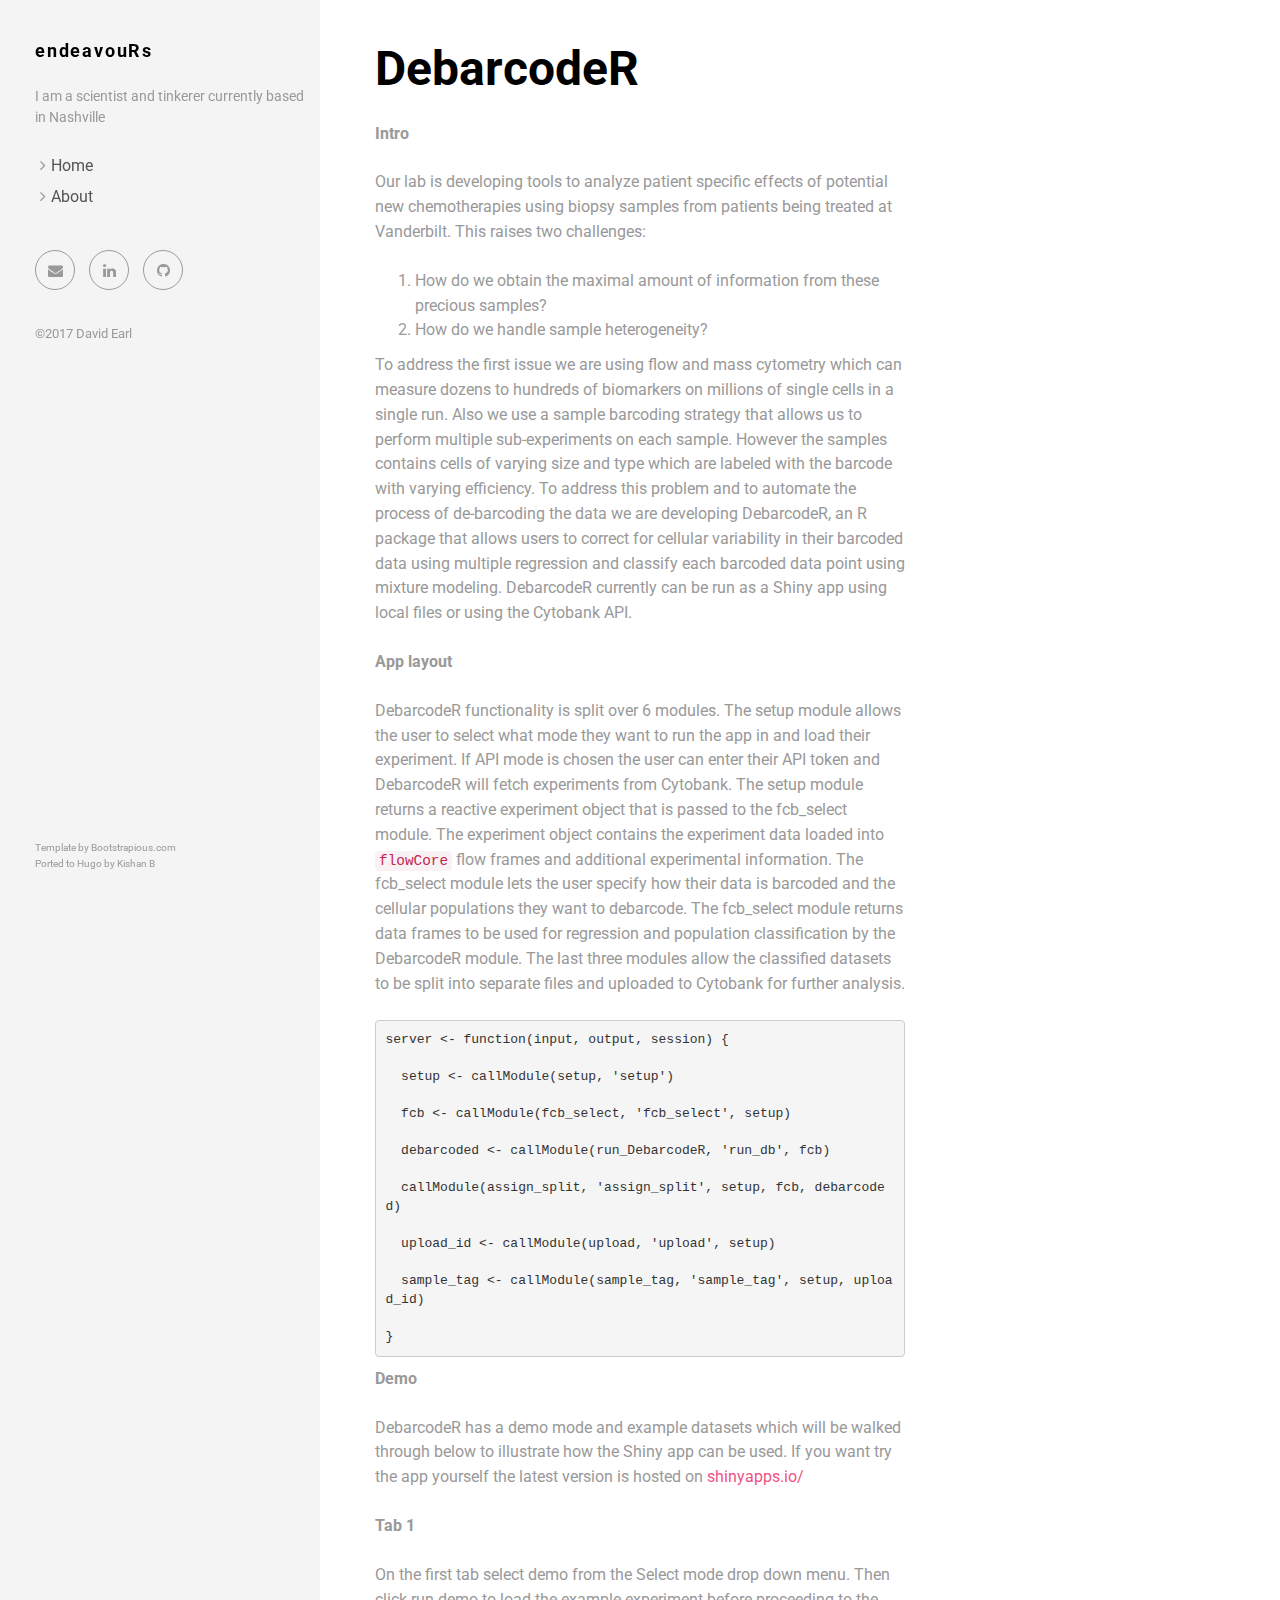
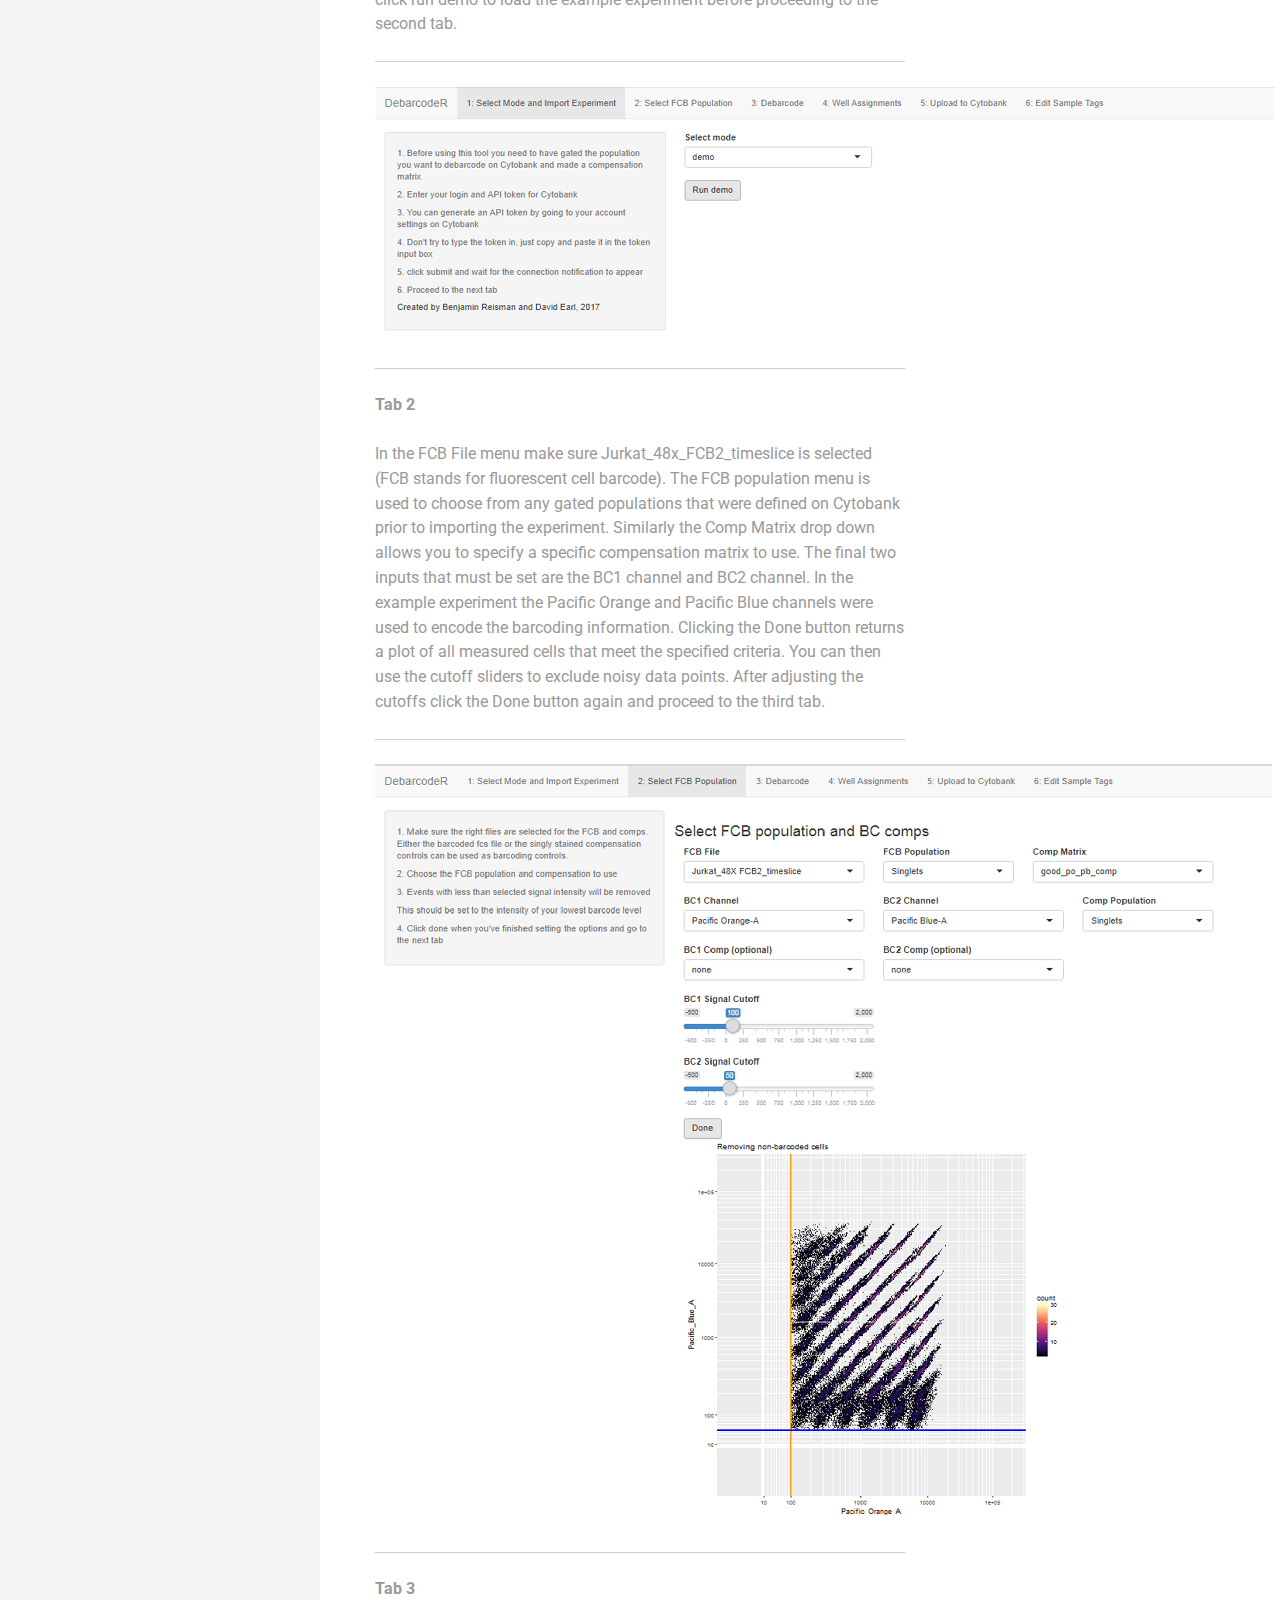
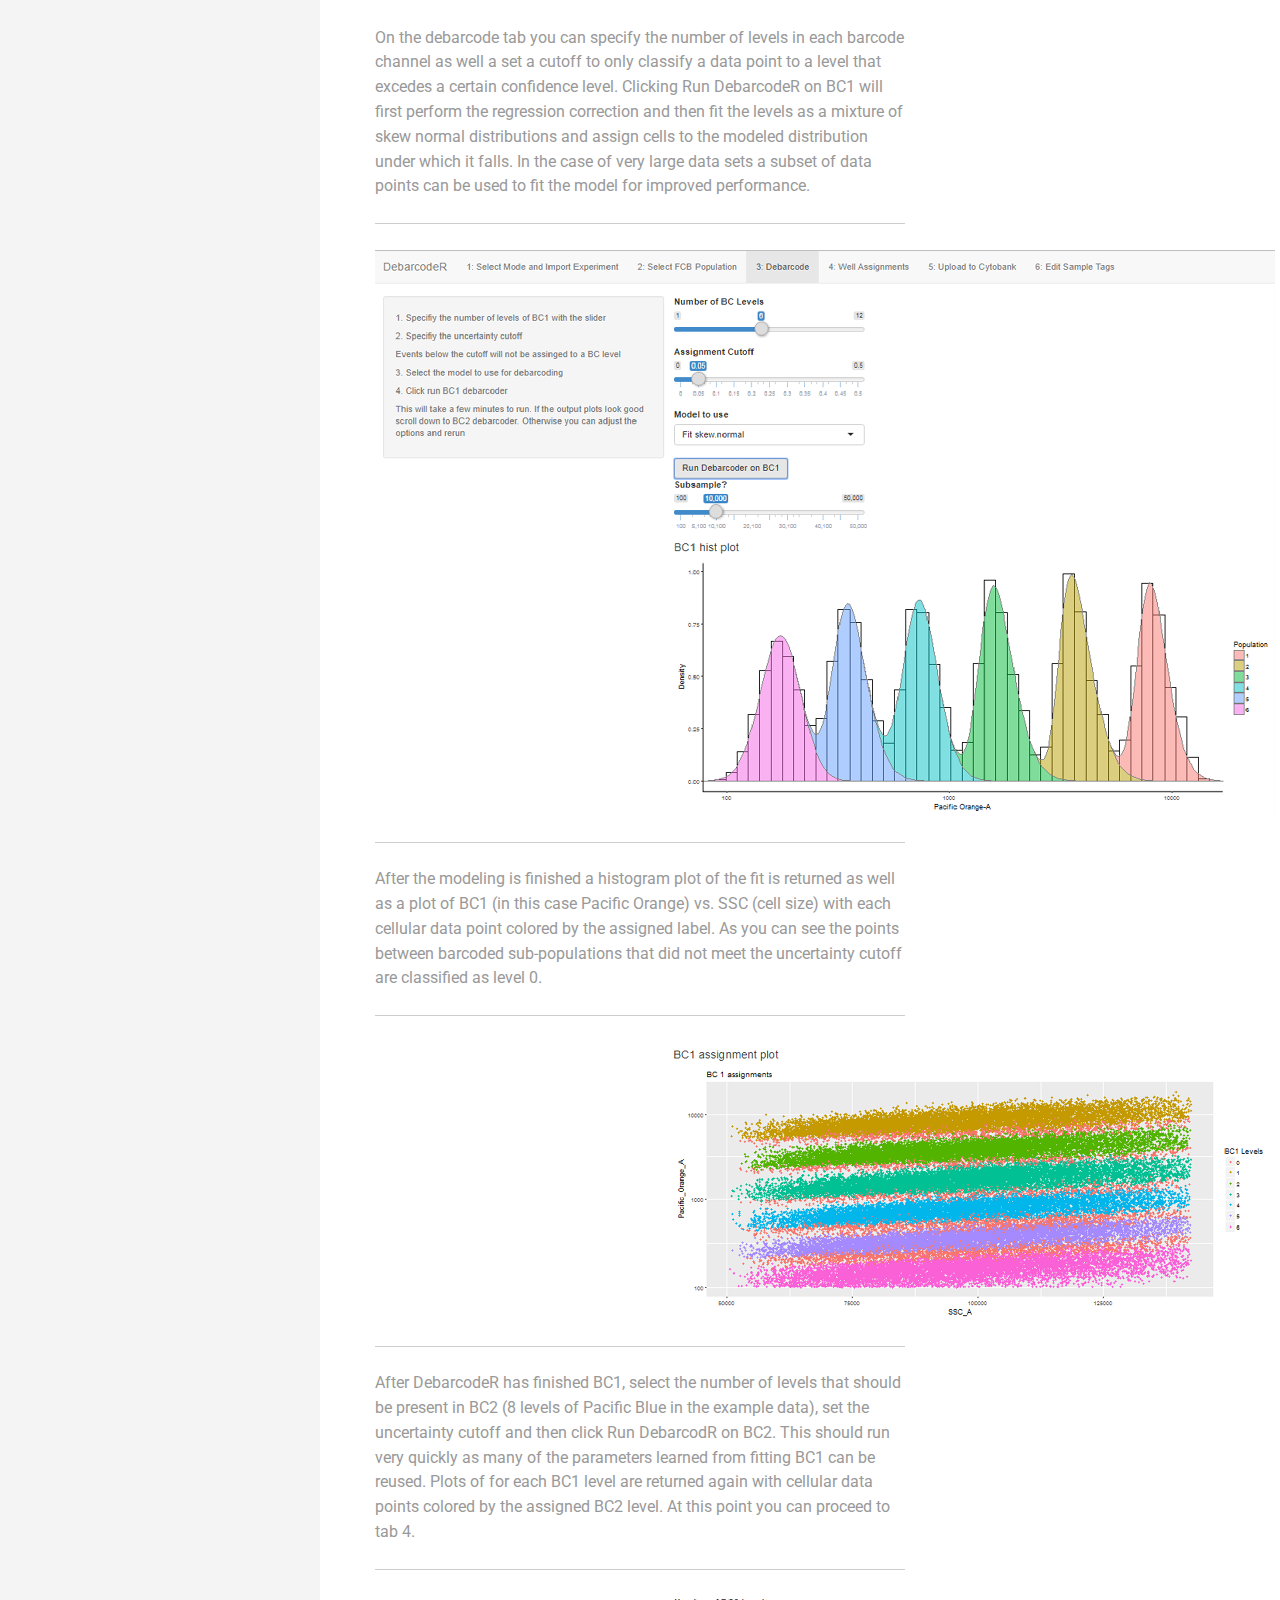
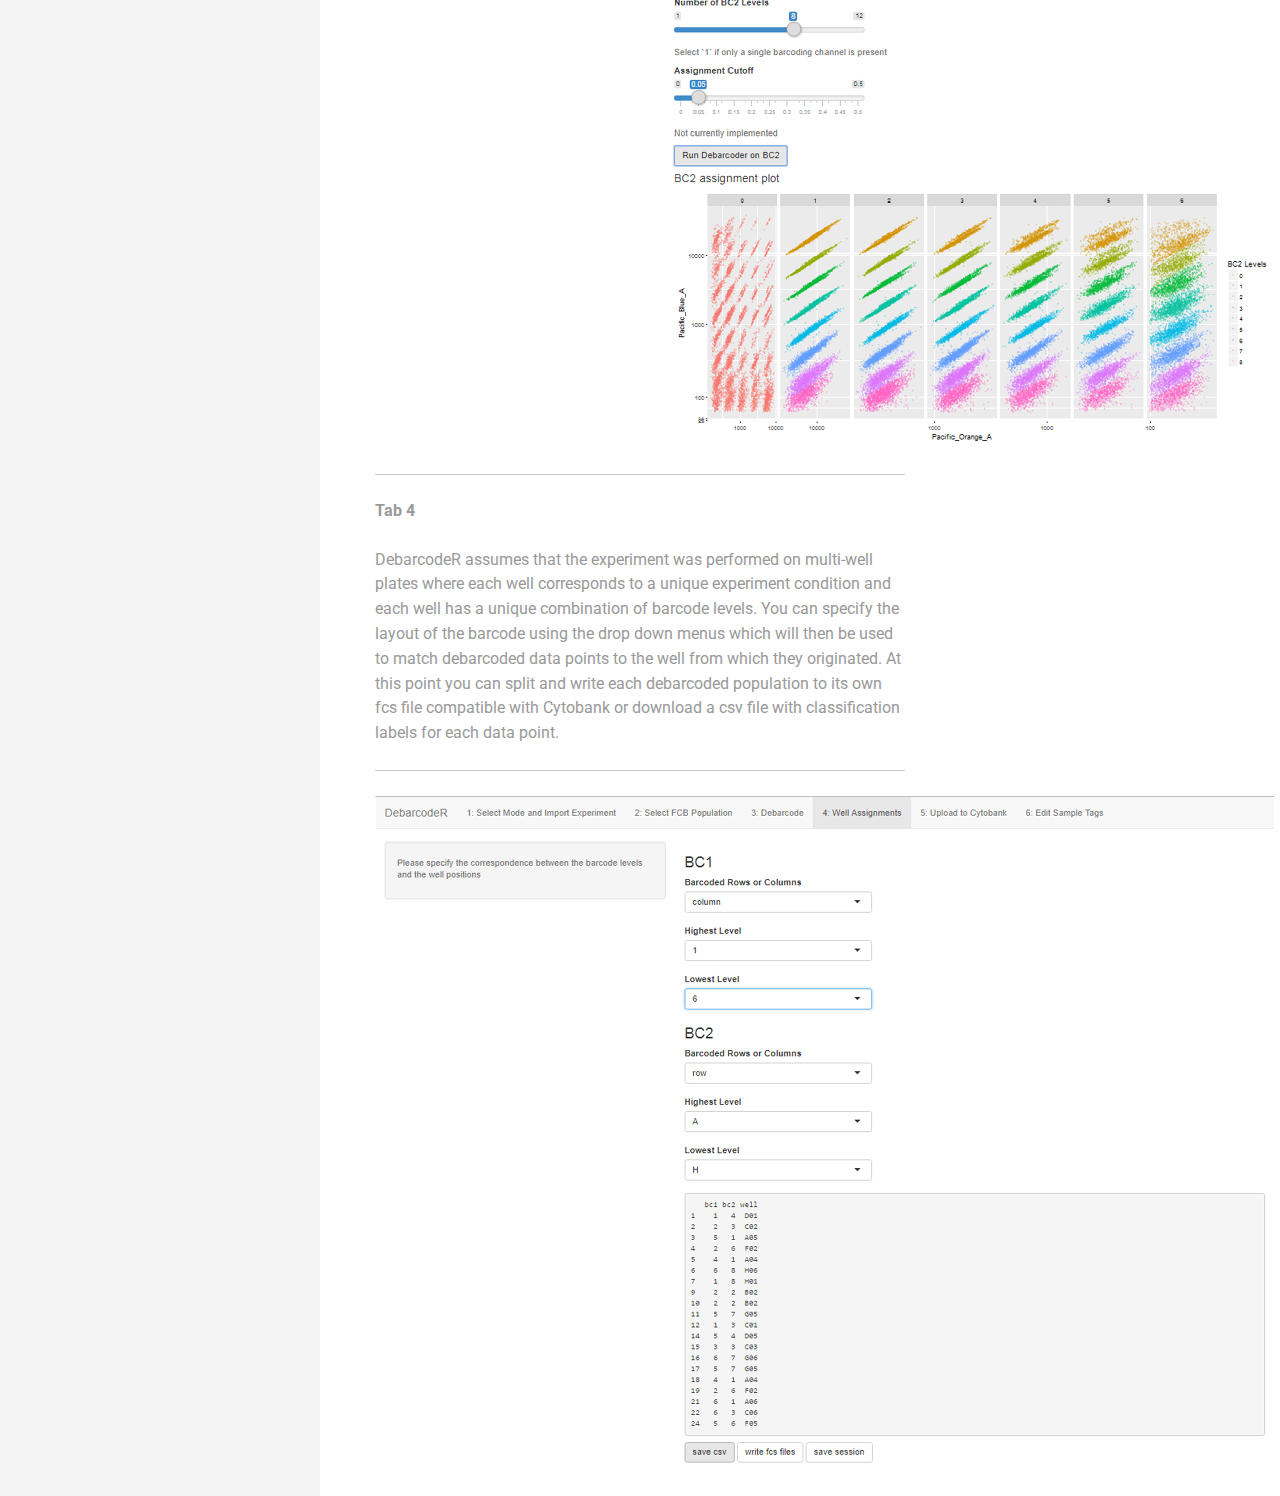
==== portfolio/debarcoder/index.html @ 31ae8244 "add debarcoder post" ====
<!DOCTYPE html>
<html lang="en-us">
<head><meta charset="utf-8">
<meta http-equiv="X-UA-Compatible" content="IE=edge">
<title>DebarcodeR</title>
<meta name="description" content="R and shiny based data analysis and projects">
<meta name="viewport" content="width=device-width, initial-scale=1">
<meta name="robots" content="all,follow">
<meta name="googlebot" content="index,follow,snippet,archive">
<link rel="stylesheet" href="/css/bootstrap.min.css">
<link rel="stylesheet" href="//fonts.googleapis.com/css?family=Roboto:400,300,700,400italic">
<link rel="stylesheet" href="/css/font-awesome.min.css">
<link rel="stylesheet" href="/css/owl.carousel.css">
<link rel="stylesheet" href="/css/owl.theme.css">


  <link href="/css/style.default.css" rel="stylesheet" id="theme-stylesheet">

 

  
    <!--[if lt IE 9]>
        <script src="https://oss.maxcdn.com/html5shiv/3.7.2/html5shiv.min.js"></script>
        <script src="https://oss.maxcdn.com/respond/1.4.2/respond.min.js"></script>
    <![endif]-->
  


<link href="/css/custom.css" rel="stylesheet">
<link rel="shortcut icon" href="/img/favicon.png">


</head>
<body>
  <div id="all">
      <div class="container-fluid">
          <div class="row row-offcanvas row-offcanvas-left">
              <div id="sidebar" class="col-xs-6 col-sm-4 col-md-3 sidebar-offcanvas">
  <div class="sidebar-content">
    <h1 class="sidebar-heading"><a href="/">endeavouRs</a></h1>
    
      <p class="sidebar-p">I am a scientist and tinkerer currently based in Nashville</p>
    
    <ul class="sidebar-menu">
      
      
        <li><a href="/">Home</a></li>
      
        <li><a href="/about/">About</a></li>
      
    </ul>
    <p class="social">
  
  
  
  
  
  <a href="mailto:davidcearl@gmail.com" data-animate-hover="pulse" class="email">
    <i class="fa fa-envelope"></i>
  </a>
  
  
  <a href="full%20profile%20url%20in%20linkedin" data-animate-hover="pulse">
    <i class="fa fa-linkedin"></i>
  </a>
  
  
  
  <a href="https://github.com/davidcearl/" data-animate-hover="pulse">
    <i class="fa fa-github"></i>
  </a>
  
</p>


    <div class="copyright">
      <p class="credit">
        
          &copy;2017 David Earl
          
      </p>
    </div>
  </div>
  <div class="attribution">
    <p class='creators'>
      Template by <a href="https://bootstrapious.com/free-templates" class="external">Bootstrapious.com</a>
<br>

Ported to Hugo by <a href="https://github.com/kishaningithub">Kishan B</a>

    </p>
  </div>
</div>



              
<div class="col-xs-12 col-sm-8 col-md-9 content-column white-background">
  <div class="small-navbar visible-xs">
  <button type="button" data-toggle="offcanvas" class="btn btn-ghost pull-left"> <i class="fa fa-align-left"> </i>Menu</button>
  <h1 class="small-navbar-heading"><a href="/">endeavouRs</a></h1>
</div>

  <div class="row">
    <div class="col-lg-8">
      <div class="content-column-content">
         <h1>DebarcodeR</h1>
         <p><strong>Intro</strong></p>
<p>Our lab is developing tools to analyze patient specific effects of potential new chemotherapies using biopsy samples from patients being treated at Vanderbilt. This raises two challenges:</p>
<ol style="list-style-type: decimal">
<li>How do we obtain the maximal amount of information from these precious samples?</li>
<li>How do we handle sample heterogeneity?</li>
</ol>
<p>To address the first issue we are using flow and mass cytometry which can measure dozens to hundreds of biomarkers on millions of single cells in a single run. Also we use a sample barcoding strategy that allows us to perform multiple sub-experiments on each sample. However the samples contains cells of varying size and type which are labeled with the barcode with varying efficiency. To address this problem and to automate the process of de-barcoding the data we are developing DebarcodeR, an R package that allows users to correct for cellular variability in their barcoded data using multiple regression and classify each barcoded data point using mixture modeling. DebarcodeR currently can be run as a Shiny app using local files or using the Cytobank API.</p>
<p><strong>App layout</strong></p>
<p>DebarcodeR functionality is split over 6 modules. The setup module allows the user to select what mode they want to run the app in and load their experiment. If API mode is chosen the user can enter their API token and DebarcodeR will fetch experiments from Cytobank. The setup module returns a reactive experiment object that is passed to the fcb_select module. The experiment object contains the experiment data loaded into <code>flowCore</code> flow frames and additional experimental information. The fcb_select module lets the user specify how their data is barcoded and the cellular populations they want to debarcode. The fcb_select module returns data frames to be used for regression and population classification by the DebarcodeR module. The last three modules allow the classified datasets to be split into separate files and uploaded to Cytobank for further analysis.</p>
<pre class="r"><code>server &lt;- function(input, output, session) {

  setup &lt;- callModule(setup, &#39;setup&#39;)

  fcb &lt;- callModule(fcb_select, &#39;fcb_select&#39;, setup)

  debarcoded &lt;- callModule(run_DebarcodeR, &#39;run_db&#39;, fcb)

  callModule(assign_split, &#39;assign_split&#39;, setup, fcb, debarcoded)

  upload_id &lt;- callModule(upload, &#39;upload&#39;, setup)

  sample_tag &lt;- callModule(sample_tag, &#39;sample_tag&#39;, setup, upload_id)

}</code></pre>
<p><strong>Demo</strong></p>
<p>DebarcodeR has a demo mode and example datasets which will be walked through below to illustrate how the Shiny app can be used. If you want try the app yourself the latest version is hosted on <a href="https://vlbs.shinyapps.io/debarcoder2">shinyapps.io/</a></p>
<p><strong>Tab 1</strong></p>
<p>On the first tab select demo from the Select mode drop down menu. Then click run demo to load the example experiment before proceeding to the second tab.</p>
<hr />
<div class="figure">
<img src="/img/portfolio/setup.png" />

</div>
<hr />
<p><strong>Tab 2</strong></p>
<p>In the FCB File menu make sure Jurkat_48x_FCB2_timeslice is selected (FCB stands for fluorescent cell barcode). The FCB population menu is used to choose from any gated populations that were defined on Cytobank prior to importing the experiment. Similarly the Comp Matrix drop down allows you to specify a specific compensation matrix to use. The final two inputs that must be set are the BC1 channel and BC2 channel. In the example experiment the Pacific Orange and Pacific Blue channels were used to encode the barcoding information. Clicking the Done button returns a plot of all measured cells that meet the specified criteria. You can then use the cutoff sliders to exclude noisy data points. After adjusting the cutoffs click the Done button again and proceed to the third tab.</p>
<hr />
<div class="figure">
<img src="/img/portfolio/debarcode_1.png" />

</div>
<hr />
<p><strong>Tab 3</strong></p>
<p>On the debarcode tab you can specify the number of levels in each barcode channel as well a set a cutoff to only classify a data point to a level that excedes a certain confidence level. Clicking Run DebarcodeR on BC1 will first perform the regression correction and then fit the levels as a mixture of skew normal distributions and assign cells to the modeled distribution under which it falls. In the case of very large data sets a subset of data points can be used to fit the model for improved performance.</p>
<hr />
<div class="figure">
<img src="/img/portfolio/debarcode_2.png" />

</div>
<hr />
<p>After the modeling is finished a histogram plot of the fit is returned as well as a plot of BC1 (in this case Pacific Orange) vs. SSC (cell size) with each cellular data point colored by the assigned label. As you can see the points between barcoded sub-populations that did not meet the uncertainty cutoff are classified as level 0.</p>
<hr />
<div class="figure">
<img src="/img/portfolio/debarcode_3.png" />

</div>
<hr />
<p>After DebarcodeR has finished BC1, select the number of levels that should be present in BC2 (8 levels of Pacific Blue in the example data), set the uncertainty cutoff and then click Run DebarcodR on BC2. This should run very quickly as many of the parameters learned from fitting BC1 can be reused. Plots of for each BC1 level are returned again with cellular data points colored by the assigned BC2 level. At this point you can proceed to tab 4.</p>
<hr />
<div class="figure">
<img src="/img/portfolio/debarcode_4.png" />

</div>
<hr />
<p><strong>Tab 4</strong></p>
<p>DebarcodeR assumes that the experiment was performed on multi-well plates where each well corresponds to a unique experiment condition and each well has a unique combination of barcode levels. You can specify the layout of the barcode using the drop down menus which will then be used to match debarcoded data points to the well from which they originated. At this point you can split and write each debarcoded population to its own fcs file compatible with Cytobank or download a csv file with classification labels for each data point.</p>
<hr />
<div class="figure">
<img src="/img/portfolio/assign.png" />

</div>

         
      </div>
    </div>
  </div>
</div>

          </div>
      </div>
  </div>
  <script src="/js/jquery.min.js"></script>
<script src="/js/bootstrap.min.js"></script>
<script src="/js/jquery.cookie.js"> </script>
<script src="/js/ekko-lightbox.js"></script>
<script src="/js/jquery.scrollTo.min.js"></script>
<script src="/js/masonry.pkgd.min.js"></script>
<script src="/js/imagesloaded.pkgd.min.js"></script>
<script src="/js/owl.carousel.min.js"></script>
<script src="/js/front.js"></script>

</body>
</html>
---- css/style.default.css ----
/*
=========================================
=========================================

Startup Template By Bootstrapious.com

=========================================
========================================= */
/* variant 6  - pink */
/*

=====================
GENERAL
=====================

*/
html,
body {
  overflow-x: hidden;
  /* Prevent scroll on narrow devices */
}
header {
  z-index: 1000;
}

section {
  position: relative;
  padding-top: 90px;
  padding-bottom: 90px;
}
section.background-gray-lighter {
  background: #cdcdcd;
}
section.background-gray-lightest {
  background: #f7f7f7;
  border-top: solid 1px #cdcdcd;
  border-bottom: solid 1px #cdcdcd;
}
section.background-secondary {
  background: #60c5ba;
  border-top: solid 1px #338c82;
  border-bottom: solid 1px #338c82;
}
.section-inverse {
  color: #fff;
}
.section-inverse h1,
.section-inverse h2,
.section-inverse h3,
.section-inverse h4,
.section-inverse h5,
.section-inverse h6 {
  color: #fff;
}
.section-inverse .heading:after {
  background: #fff;
}
.italic {
  font-style: italic;
  font-family: "Georgia", "Times New Roman", Times, serif;
}
.img-responsive {
  margin: 0 auto;
}
.no-space .box {
  margin: 0 -15px;
}
.margin-top {
  margin-top: 30px;
}
.margin-top--big {
  margin-top: 60px !important;
}
.margin-bottom {
  margin-bottom: 30px;
}
.margin-bottom--big {
  margin-bottom: 60px !important;
}
.margin-bottom--zero {
  margin-bottom: 0 !important;
}
.no-padding-top {
  padding-top: 0;
}
.no-padding-bottom {
  padding-bottom: 0;
}
.padding--small {
  padding-top: 30px;
  padding-bottom: 30px;
}
.weight-300 {
  font-weight: 300 !important;
}
.weight-500 {
  font-weight: 500 !important;
}
.weight-700 {
  font-weight: 700 !important;
}
.text-gray {
  color: #555555;
}
.text-gray-light {
  color: #999999;
}
.text-gray-lighter {
  color: #cdcdcd;
}
@media (max-width: 991px) {
  .text-center-mobile {
    text-align: center !important;
  }
}
a,
button {
  -webkit-transition: all 0.2s ease-out;
  -moz-transition: all 0.2s ease-out;
  transition: all 0.2s ease-out;
}
a i.fa,
button i.fa {
  margin: 0 5px;
}
.clickable {
  cursor: pointer !important;
}
.required {
  color: #ef5285;
}
.accent {
  color: #ef5285;
}
.text-uppercase {
  text-transform: uppercase;
  letter-spacing: 0.1em;
}
.list-style-none {
  list-style: none;
}
.btn-ghost {
  color: #ef5285;
  background-color: transparent;
  border-color: #ef5285;
}
.btn-ghost:hover,
.btn-ghost:focus,
.btn-ghost:active,
.btn-ghost.active,
.open .dropdown-toggle.btn-ghost {
  color: #ef5285;
  background-color: rgba(0, 0, 0, 0);
  border-color: #ea1a5d;
}
.btn-ghost:active,
.btn-ghost.active,
.open .dropdown-toggle.btn-ghost {
  background-image: none;
}
.btn-ghost.disabled,
.btn-ghost[disabled],
fieldset[disabled] .btn-ghost,
.btn-ghost.disabled:hover,
.btn-ghost[disabled]:hover,
fieldset[disabled] .btn-ghost:hover,
.btn-ghost.disabled:focus,
.btn-ghost[disabled]:focus,
fieldset[disabled] .btn-ghost:focus,
.btn-ghost.disabled:active,
.btn-ghost[disabled]:active,
fieldset[disabled] .btn-ghost:active,
.btn-ghost.disabled.active,
.btn-ghost[disabled].active,
fieldset[disabled] .btn-ghost.active {
  background-color: transparent;
  border-color: #ef5285;
}
.btn-ghost .badge {
  color: transparent;
  background-color: #ef5285;
}
.btn-ghost:hover,
.btn-ghost:focus,
.btn-ghost:active,
.btn-ghost.active,
.open .dropdown-toggle.btn-ghost {
  color: #fff;
  background-color: #ef5285;
  border-color: #ef5285;
}
.btn-ghost-black {
  color: #000000;
  background-color: transparent;
  border-color: #000000;
}
.btn-ghost-black:hover,
.btn-ghost-black:focus,
.btn-ghost-black:active,
.btn-ghost-black.active,
.open .dropdown-toggle.btn-ghost-black {
  color: #000000;
  background-color: rgba(0, 0, 0, 0);
  border-color: #000000;
}
.btn-ghost-black:active,
.btn-ghost-black.active,
.open .dropdown-toggle.btn-ghost-black {
  background-image: none;
}
.btn-ghost-black.disabled,
.btn-ghost-black[disabled],
fieldset[disabled] .btn-ghost-black,
.btn-ghost-black.disabled:hover,
.btn-ghost-black[disabled]:hover,
fieldset[disabled] .btn-ghost-black:hover,
.btn-ghost-black.disabled:focus,
.btn-ghost-black[disabled]:focus,
fieldset[disabled] .btn-ghost-black:focus,
.btn-ghost-black.disabled:active,
.btn-ghost-black[disabled]:active,
fieldset[disabled] .btn-ghost-black:active,
.btn-ghost-black.disabled.active,
.btn-ghost-black[disabled].active,
fieldset[disabled] .btn-ghost-black.active {
  background-color: transparent;
  border-color: #000000;
}
.btn-ghost-black .badge {
  color: transparent;
  background-color: #000000;
}
.btn-ghost-black:hover,
.btn-ghost-black:focus,
.btn-ghost-black:active,
.btn-ghost-black.active,
.open .dropdown-toggle.btn-ghost-black {
  color: #fff;
  background-color: #000;
  border-color: #000;
}
.btn-white {
  color: #ffffff;
  background-color: transparent;
  border-color: #ffffff;
}
.btn-white:hover,
.btn-white:focus,
.btn-white:active,
.btn-white.active,
.open .dropdown-toggle.btn-white {
  color: #ffffff;
  background-color: rgba(0, 0, 0, 0);
  border-color: #e0e0e0;
}
.btn-white:active,
.btn-white.active,
.open .dropdown-toggle.btn-white {
  background-image: none;
}
.btn-white.disabled,
.btn-white[disabled],
fieldset[disabled] .btn-white,
.btn-white.disabled:hover,
.btn-white[disabled]:hover,
fieldset[disabled] .btn-white:hover,
.btn-white.disabled:focus,
.btn-white[disabled]:focus,
fieldset[disabled] .btn-white:focus,
.btn-white.disabled:active,
.btn-white[disabled]:active,
fieldset[disabled] .btn-white:active,
.btn-white.disabled.active,
.btn-white[disabled].active,
fieldset[disabled] .btn-white.active {
  background-color: transparent;
  border-color: #ffffff;
}
.btn-white .badge {
  color: transparent;
  background-color: #ffffff;
}
.btn-white:hover,
.btn-white:focus,
.btn-white:active,
.btn-white.active,
.open .dropdown-toggle.btn-white {
  color: #ffffff;
  background-color: #fff;
  border-color: #fff;
}
.icon {
  display: inline-block;
  width: 60px;
  height: 60px;
  line-height: 60px;
  border-radius: 30px;
  border: solid 1px #ef5285;
  color: #ef5285;
  -webkit-transition: all 0.2s ease-out;
  -moz-transition: all 0.2s ease-out;
  transition: all 0.2s ease-out;
  font-size: 30px;
  margin: 0 auto 30px;
  text-align: center;
}
.icon.brand-secondary {
  border-color: #60c5ba;
  color: #60c5ba;
}
.icon.brand-terciary {
  border-color: #008c9e;
  color: #008c9e;
}
.icon.brand-four {
  border-color: #feee7d;
  color: #feee7d;
}
/*

=====================
SIDEBAR + RIGHT COLUMN
=====================

*/
#sidebar {
  padding-top: 40px;
  min-height: 100%;
}
/*modified sidebar to follow scroll */
.sidebar-content {
    position: fixed;
    width: inherit;
    z-index: 0;
    padding: 0 1em 0 0.2em;
}
@media screen and (min-width: 992px) {
  .sidebar-content {
    padding-left: 20px;
    padding-right: 20px;
  }
}
.sidebar-heading {
  font-size: 18px;
  text-transform: none;
  letter-spacing: 0.1em;
}
.sidebar-heading a {
  color: #000;
  text-decoration: none;
  -webkit-transition: all 0.2s ease-out;
  -moz-transition: all 0.2s ease-out;
  transition: all 0.2s ease-out;
}
.sidebar-heading a:hover {
  border-bottom: dotted 1px #ef5285;
  color: #000;
  text-decoration: none;
}
.sidebar-p {
  color: #999999;
  font-size: 14px;
}
.sidebar-menu {
  list-style-type: none;
  padding-left: 20px;
  margin-bottom: 40px;
}
.sidebar-menu li {
  margin-bottom: 5px;
}
.sidebar-menu li a {
  color: #555555;
}
.sidebar-menu li:before {
  font-family: 'FontAwesome';
  content: '\f105';
  margin: 0 5px 0 -15px;
  color: #999999;
}
.sidebar-menu li.active a {
  color: #ef5285;
  font-weight: bold;
}
.sidebar-menu li.active:before {
  color: #ef5285;
}
.sidebar-menu li:hover a {
  text-decoration: none;
  color: #ef5285;
}
.sidebar-menu li:hover:before {
  color: #ef5285;
}
.content-column {
  padding-top: 40px;
}
.content-column.white-background {
  background: #fff;
  min-height: 100vh;
}
.grid {
  padding-top: 5px;
  overflow-y: hidden;
}
.content-column-content {
  padding-left: 20px;
  padding-right: 20px;
  padding-bottom: 20px;
}
@media (min-width: 1200px) {
  .content-column-content {
    padding-left: 40px;
    padding-right: 40px;
  }
}
.content-column-content p.lead {
  color: #555555;
}
.content-column-content p,
.content-column-content li {
  color: #999999;
}
.content-column-content ul li {
  list-style-type: none;
}
.content-column-content ul li:before {
  font-family: 'FontAwesome';
  content: '\f105';
  margin: 0 5px 0 -15px;
  color: #ef5285;
}
.small-navbar {
  margin-bottom: 20px;
}
.small-navbar:before,
.small-navbar:after {
  content: " ";
  display: table;
}
.small-navbar:after {
  clear: both;
}
.small-navbar-heading {
  float: right;
  font-size: 18px;
  letter-spacing: 0.1em;
  margin-top: 10px;
}
.small-navbar-heading a {
  color: #000;
  text-decoration: none;
  -webkit-transition: all 0.2s ease-out;
  -moz-transition: all 0.2s ease-out;
  transition: all 0.2s ease-out;
}
.small-navbar-heading a:hover {
  border-bottom: dotted 1px #ef5285;
  color: #000;
  text-decoration: none;
}
/*

=====================
OFF-CANVAS SIDEBAR BEHAVIOUR
=====================

*/
@media screen and (max-width: 767px) {
  .row-offcanvas {
    position: relative;
    -webkit-transition: all 0.25s ease-out;
    -o-transition: all 0.25s ease-out;
    transition: all 0.25s ease-out;
    opacity: 1;
  }
  .row-offcanvas-right {
    right: 0;
  }
  .row-offcanvas-left {
    left: 0;
  }
  .row-offcanvas-right .sidebar-offcanvas {
    right: -50%;
    /* 6 columns */
  }
  .row-offcanvas-left .sidebar-offcanvas {
    left: -48%;
    /* 6 columns */
  }
  .row-offcanvas-right.active {
    right: 50%;
    /* 6 columns */
  }
  .row-offcanvas-left.active {
    left: 50%;
    /* 6 columns */
  }
  .sidebar-offcanvas {
    position: absolute;
    top: 0;
    width: 50%;
    /* 6 columns */
  }
}
/*

=====================
SERVICES / INTEGRATIONS
=====================

*/
.services {
  margin-top: 80px;
  text-align: center;
}
.services .services-heading {
  text-transform: uppercase;
  letter-spacing: 0.1em;
  font-size: 18px;
  font-weight: 400;
  color: #999999;
  margin-bottom: 40px;
}
.services .heading {
  font-size: 18px;
  font-weight: 700;
  margin-bottom: 20px;
  text-align: center;
}
.services .heading:after {
  content: " ";
  display: block;
  width: 100px;
  height: 1px;
  margin: 20px auto 20px;
  background: #ef5285;
}
.services p {
  font-size: 14px;
  line-height: 1.5;
  margin-bottom: 60px;
  color: #999999;
}
/*

=====================
CUSTOMERS
=====================

*/
.customer {
  text-align: center;
}
.customer img {
  display: inline-block;
  margin-top: 10px;
  margin-bottom: 10px;
  -webkit-filter: grayscale(100%);
  filter: grayscale(100%);
}
.customer img:hover {
  -webkit-filter: grayscale(0);
  filter: grayscale(0);
}
/*

=====================
SIGN UP FORM
=====================

*/
@media (max-width: 991px) {
  .sign-up-form .form-control {
    margin-bottom: 20px;
  }
  .sign-up-form .btn {
    margin-bottom: 20px;
  }
}
@media (min-width: 768px) {
  .sign-up-form .form-control {
    width: 350px;
  }
}
/*

=====================
SOCIAL LINKS
=====================

*/
.contact-form {
  margin-bottom: 20px;
}
p.social {
  margin-top: 20px;
}
p.social a {
  margin: 0 10px 10px 0;
  color: #fff;
  display: inline-block;
  width: 40px;
  height: 40px;
  border-radius: 20px;
  line-height: 40px;
  font-size: 15px;
  text-align: center;
  vertical-align: bottom;
  border: solid 1px #999999;
  color: #999999;
  -webkit-transition: all 0.2s ease-out;
  -moz-transition: all 0.2s ease-out;
  transition: all 0.2s ease-out;
  /*
             &.facebook {background-color: #4460ae; border-color: #4460ae;}
             &.gplus {background-color: #c21f25; border-color: #c21f25;}
             &.twitter {background-color: #3cf; border-color: #3cf;}
             &.instagram {background-color: #cd4378; border-color: #cd4378;}
             &.email {background-color: #4a7f45; border-color: #4a7f45;}
             &.link {background-color: #871AFF; border-color: #871AFF;}
             */
}
p.social a:hover {
  color: #ef5285;
  border-color: #ef5285;
}
p.social a i {
  vertical-align: bottom;
  line-height: 40px;
}
p.social.social--outline a {
  background: transparent;
}
p.social.social--outline a.facebook {
  color: #4460ae;
  border-color: #4460ae;
}
p.social.social--outline a.gplus {
  color: #c21f25;
  border-color: #c21f25;
}
p.social.social--outline a.twitter {
  color: #3cf;
  border-color: #3cf;
}
p.social.social--outline a.instagram {
  color: #cd4378;
  border-color: #cd4378;
}
p.social.social--outline a.email {
  color: #4a7f45;
  border-color: #4a7f45;
}
p.social.social--outline a.link {
  color: #871AFF;
  border-color: #871AFF;
}
p.social.social--big a {
  width: 60px;
  height: 60px;
  border-radius: 30px;
  line-height: 60px;
  font-size: 25px;
}
p.social.social--big i {
  line-height: 60px;
}
/*

=====================
COPYRIGHT
=====================

*/
.copyright {
  color: #999999;
  font-size: 13px;
}
.copyright p.credit {
  margin-bottom: 10px;
}
.copyright p.credit a {
  color: #999999;
}
@media (max-width: 991px) {
  .copyright p.credit {
    text-align: center !important;
  }
}
@media (max-width: 991px) {
  .copyright {
    text-align: center !important;
  }
}

.attribution {
  position: fixed;
  bottom: 0;
  padding-left: 20px;
  width:100%;
  height: 60px;
  color: #999999;
  font-size: 10px;
}
.attribution a {
  color: #999999;
}

/*

=====================
MAIN PORTFOLIO SLIDER
=====================

*/
#main-slider {
  margin-bottom: 40px;
  opacity: 0;
}
#main-slider ul li div {
  width: 100%;
}
#main-slider .owl-wrapper-outer {
  box-shadow: 0 1px 5px #ccc;
}
#main-slider .owl-controls .owl-buttons {
  display: none;
}
#main-slider .owl-controls .owl-page.active span,
#main-slider .owl-controls.clickable .owl-page:hover span {
  background: #ef5285;
}
/*

=====================
ABOUT
=====================

*/
.progress-title {
  text-align: left;
  font-weight: 700;
  text-transform: uppercase;
  letter-spacing: 0.1em;
  color: #999999;
  font-size: 12px;
}
.progress-bar-skill1 {
  background-color: #d1d1d1;
  background-color: #f8afc7;
}
.progress-striped .progress-bar-skill1 {
  background-image: -webkit-linear-gradient(45deg, rgba(255, 255, 255, 0.15) 25%, transparent 25%, transparent 50%, rgba(255, 255, 255, 0.15) 50%, rgba(255, 255, 255, 0.15) 75%, transparent 75%, transparent);
  background-image: linear-gradient(45deg, rgba(255, 255, 255, 0.15) 25%, transparent 25%, transparent 50%, rgba(255, 255, 255, 0.15) 50%, rgba(255, 255, 255, 0.15) 75%, transparent 75%, transparent);
}
.progress-striped .progress-bar-skill1 {
  background-image: -webkit-linear-gradient(45deg, rgba(255, 255, 255, 0.15) 25%, transparent 25%, transparent 50%, rgba(255, 255, 255, 0.15) 50%, rgba(255, 255, 255, 0.15) 75%, transparent 75%, transparent);
  background-image: linear-gradient(45deg, rgba(255, 255, 255, 0.15) 25%, transparent 25%, transparent 50%, rgba(255, 255, 255, 0.15) 50%, rgba(255, 255, 255, 0.15) 75%, transparent 75%, transparent);
}
.progress-bar-skill2 {
  background-color: #c8c7c7;
  background-color: #f598b6;
}
.progress-striped .progress-bar-skill2 {
  background-image: -webkit-linear-gradient(45deg, rgba(255, 255, 255, 0.15) 25%, transparent 25%, transparent 50%, rgba(255, 255, 255, 0.15) 50%, rgba(255, 255, 255, 0.15) 75%, transparent 75%, transparent);
  background-image: linear-gradient(45deg, rgba(255, 255, 255, 0.15) 25%, transparent 25%, transparent 50%, rgba(255, 255, 255, 0.15) 50%, rgba(255, 255, 255, 0.15) 75%, transparent 75%, transparent);
}
.progress-striped .progress-bar-skill2 {
  background-image: -webkit-linear-gradient(45deg, rgba(255, 255, 255, 0.15) 25%, transparent 25%, transparent 50%, rgba(255, 255, 255, 0.15) 50%, rgba(255, 255, 255, 0.15) 75%, transparent 75%, transparent);
  background-image: linear-gradient(45deg, rgba(255, 255, 255, 0.15) 25%, transparent 25%, transparent 50%, rgba(255, 255, 255, 0.15) 50%, rgba(255, 255, 255, 0.15) 75%, transparent 75%, transparent);
}
.progress-bar-skill3 {
  background-color: #bdbdbd;
  background-color: #f381a6;
}
.progress-striped .progress-bar-skill3 {
  background-image: -webkit-linear-gradient(45deg, rgba(255, 255, 255, 0.15) 25%, transparent 25%, transparent 50%, rgba(255, 255, 255, 0.15) 50%, rgba(255, 255, 255, 0.15) 75%, transparent 75%, transparent);
  background-image: linear-gradient(45deg, rgba(255, 255, 255, 0.15) 25%, transparent 25%, transparent 50%, rgba(255, 255, 255, 0.15) 50%, rgba(255, 255, 255, 0.15) 75%, transparent 75%, transparent);
}
.progress-striped .progress-bar-skill3 {
  background-image: -webkit-linear-gradient(45deg, rgba(255, 255, 255, 0.15) 25%, transparent 25%, transparent 50%, rgba(255, 255, 255, 0.15) 50%, rgba(255, 255, 255, 0.15) 75%, transparent 75%, transparent);
  background-image: linear-gradient(45deg, rgba(255, 255, 255, 0.15) 25%, transparent 25%, transparent 50%, rgba(255, 255, 255, 0.15) 50%, rgba(255, 255, 255, 0.15) 75%, transparent 75%, transparent);
}
.progress-bar-skill4 {
  background-color: #b3b2b2;
  background-color: #f16995;
}
.progress-striped .progress-bar-skill4 {
  background-image: -webkit-linear-gradient(45deg, rgba(255, 255, 255, 0.15) 25%, transparent 25%, transparent 50%, rgba(255, 255, 255, 0.15) 50%, rgba(255, 255, 255, 0.15) 75%, transparent 75%, transparent);
  background-image: linear-gradient(45deg, rgba(255, 255, 255, 0.15) 25%, transparent 25%, transparent 50%, rgba(255, 255, 255, 0.15) 50%, rgba(255, 255, 255, 0.15) 75%, transparent 75%, transparent);
}
.progress-striped .progress-bar-skill4 {
  background-image: -webkit-linear-gradient(45deg, rgba(255, 255, 255, 0.15) 25%, transparent 25%, transparent 50%, rgba(255, 255, 255, 0.15) 50%, rgba(255, 255, 255, 0.15) 75%, transparent 75%, transparent);
  background-image: linear-gradient(45deg, rgba(255, 255, 255, 0.15) 25%, transparent 25%, transparent 50%, rgba(255, 255, 255, 0.15) 50%, rgba(255, 255, 255, 0.15) 75%, transparent 75%, transparent);
}
.progress-bar-skill5 {
  background-color: #a9a8a8;
  background-color: #ef5285;
}
.progress-striped .progress-bar-skill5 {
  background-image: -webkit-linear-gradient(45deg, rgba(255, 255, 255, 0.15) 25%, transparent 25%, transparent 50%, rgba(255, 255, 255, 0.15) 50%, rgba(255, 255, 255, 0.15) 75%, transparent 75%, transparent);
  background-image: linear-gradient(45deg, rgba(255, 255, 255, 0.15) 25%, transparent 25%, transparent 50%, rgba(255, 255, 255, 0.15) 50%, rgba(255, 255, 255, 0.15) 75%, transparent 75%, transparent);
}
.progress-striped .progress-bar-skill5 {
  background-image: -webkit-linear-gradient(45deg, rgba(255, 255, 255, 0.15) 25%, transparent 25%, transparent 50%, rgba(255, 255, 255, 0.15) 50%, rgba(255, 255, 255, 0.15) 75%, transparent 75%, transparent);
  background-image: linear-gradient(45deg, rgba(255, 255, 255, 0.15) 25%, transparent 25%, transparent 50%, rgba(255, 255, 255, 0.15) 50%, rgba(255, 255, 255, 0.15) 75%, transparent 75%, transparent);
}
/*

=====================
EKKO LIGHTBOX
=====================

*/
.ekko-lightbox-container {
  position: relative;
}
.ekko-lightbox-nav-overlay {
  position: absolute;
  top: 0;
  left: 0;
  z-index: 100;
  width: 100%;
  height: 100%;
}
.ekko-lightbox-nav-overlay a {
  z-index: 100;
  display: block;
  width: 49%;
  height: 100%;
  font-size: 30px;
  color: #fff;
  opacity: 0;
  text-decoration: none !important;
  -webkit-transition: opacity 0.5s;
  -moz-transition: opacity 0.5s;
  -o-transition: opacity 0.5s;
  transition: opacity 0.5s;
}
.ekko-lightbox-nav-overlay a:empty {
  width: 49%;
  color: transparent;
}
.ekko-lightbox a:hover,
a:focus,
a:active {
  text-decoration: none;
  opacity: 1;
  color: #fff;
}
.ekko-lightbox .glyphicon-chevron-left {
  left: 0;
  float: left;
  padding-left: 15px;
  text-align: left;
}
.ekko-lightbox .glyphicon-chevron-right {
  right: 0;
  float: right;
  padding-right: 15px;
  text-align: right;
}
.ekko-lightbox .modal-footer {
  text-align: left;
}
.grid {
  margin-right: -15px;
  margin-left: -15px;
}
.box-masonry {
  background: #fff;
  margin-bottom: 30px;
  position: relative;
  box-shadow: 0 0 5px #ccc;
  -webkit-transition: all 0.2s ease-out;
  -moz-transition: all 0.2s ease-out;
  transition: all 0.2s ease-out;
  overflow: hidden;
  text-overflow: ellipsis;
}
.box-masonry h4 {
  font-size: 16px;
  line-height: 1.5;
  font-weight: 700;
  text-transform: none;
  letter-spacing: 0.1em;
}
.box-masonry h4 a {
  color: #000;
  border-bottom: solid 1px transparent;
}
.box-masonry h4 a:hover {
  border-bottom: dotted 1px #ef5285;
  color: #000;
  text-decoration: none;
}
.box-masonry .box-masonry-text {
  padding: 15px 20px 15px;
}
.box-masonry .box-masonry-text p {
  color: #999999;
  font-size: 14px;
}
.box-masonry .box-masonry-hover-text-header {
  position: absolute;
  left: 0;
  right: 0;
  top: 0;
  padding: 15px 20px 15px;
  opacity: 0;
  -webkit-transition: all 0.2s ease-out;
  -moz-transition: all 0.2s ease-out;
  transition: all 0.2s ease-out;
  color: #555555;
}
.box-masonry .box-masonry-hover-text-header p {
  font-size: 14px;
}
.box-masonry .box-masonry-hover-text-header h4 a {
  color: #555555;
}
.box-masonry .box-masonry-hover-center {
  position: absolute;
  width: 100%;
  top: 30%;
  opacity: 0;
  padding-left: 20px;
  -webkit-transition: all 0.2s ease-out;
  -moz-transition: all 0.2s ease-out;
  transition: all 0.2s ease-out;
  text-align: center;
}
.box-masonry .box-masonry-hover-center .see-more-icon {
  color: #555555;
  font-size: 50px;
}
.box-masonry:hover {
  box-shadow: 0 0 5px #999;
}
.box-masonry:hover .box-masonry-hover-text-header {
  opacity: 1;
}
.box-masonry:hover .box-masonry-hover-center {
  opacity: 1;
}
.box-masonry:hover .box-masonry-image.with-hover-overlay:before {
  opacity: 0.8;
}
.box-masonry:hover .box-masonry-image.with-hover-icon:after {
  opacity: 0.7;
}
.box-masonry h2:last-child,
.box-masonry p:last-child {
  margin-bottom: 0;
}
.box-masonry .box-masonry-image {
  display: block;
  position: relative;
  min-height: 100px;
  background: #ccc;
}
.box-masonry .box-masonry-image.with-hover-overlay:before {
  display: block;
  position: absolute;
  content: " ";
  background: #fff;
  opacity: 0;
  width: 100%;
  height: 100%;
  left: 0;
  top: 0;
  -webkit-transition: all 0.2s ease-out;
  -moz-transition: all 0.2s ease-out;
  transition: all 0.2s ease-out;
}
.box-masonry .box-masonry-image.with-hover-icon:after {
  display: block;
  position: absolute;
  width: 100%;
  left: 0;
  top: 50%;
  -webkit-transform: translate(0, -50%);
  -ms-transform: translate(0, -50%);
  transform: translate(0, -50%);
  opacity: 0;
  -webkit-transition: all 0.2s ease-out;
  -moz-transition: all 0.2s ease-out;
  transition: all 0.2s ease-out;
  font-family: 'FontAwesome';
  content: '\f105';
  text-align: center;
  font-size: 50px;
  color: #555555;
}
.box-masonry .box-masonry-image:hover {
  text-decoration: none;
}
.box-simple {
  text-align: center;
  margin-bottom: 48px;
}
.box-simple h3 {
  font-weight: normal;
  font-size: 24px;
  line-height: 1.5;
  color: #555555;
  font-weight: 400;
}
.box-simple h3 a {
  color: #555555;
}
.box-simple p {
  color: #999999;
}
.box-simple:hover .icon {
  -webkit-transform: scale(1.1, 1.1);
  -ms-transform: scale(1.1, 1.1);
  transform: scale(1.1, 1.1);
}
.box-simple:hover .icon i {
  -webkit-transform: scale(1, 1);
  -ms-transform: scale(1, 1);
  transform: scale(1, 1);
}
.box-simple.box-white {
  padding: 20px;
  border: dotted 1px #999999;
}
.box-simple.box-white .icon {
  color: #555555;
  border-color: transparent;
  font-size: 70px;
}
.box-simple.box-dark {
  padding: 20px;
  border: dotted 1px #999999;
  background: #555555;
  color: #fff;
}
.box-simple.box-dark .icon {
  color: #f7f7f7;
  border-color: transparent;
  font-size: 70px;
}
.box-simple.box-dark h3 {
  color: #fff;
}
.box-simple.box-dark h3 a {
  color: #fff;
}
.box-simple.box-dark p {
  color: #fff;
}
.box-image {
  position: relative;
  overflow: hidden;
  text-align: center;
  margin: 15px 0;
}
.box-image .bg {
  position: absolute;
  top: auto;
  bottom: 0;
  width: 100%;
  height: 100%;
  opacity: 0;
  filter: alpha(opacity=0);
  background: #ef5285;
}
.box-image .name {
  position: absolute;
  width: 100%;
  height: 50%;
  bottom: 0;
  -webkit-transform: translate(0, 100%);
  -ms-transform: translate(0, 100%);
  transform: translate(0, 100%);
  -webkit-transition: all 0.2s ease-out;
  -moz-transition: all 0.2s ease-out;
  transition: all 0.2s ease-out;
  color: #fff;
  padding: 0 20px;
}
.box-image .name h3 {
  color: #fff;
  text-transform: uppercase;
  font-size: 24px;
  letter-spacing: 0.08em;
}
.box-image .name h3 a {
  color: #fff;
  text-decoration: none;
}
.box-image .text {
  position: absolute;
  width: 100%;
  height: 50%;
  top: 0;
  -webkit-transform: translate(0, -150%);
  -ms-transform: translate(0, -150%);
  transform: translate(0, -150%);
  -webkit-transition: all 0.2s ease-out;
  -moz-transition: all 0.2s ease-out;
  transition: all 0.2s ease-out;
  color: #fff;
  padding: 0 20px;
}
.box-image:hover .bg {
  opacity: 0.7;
  filter: alpha(opacity=70);
}
.box-image:hover .name {
  position: absolute;
  -webkit-transform: translate(0, -75%);
  -ms-transform: translate(0, -75%);
  transform: translate(0, -75%);
}
.box-image:hover .text {
  position: absolute;
  -webkit-transform: translate(0, 100%);
  -ms-transform: translate(0, 100%);
  transform: translate(0, 100%);
}
.box-image-text {
  position: relative;
  background: #fff;
  overflow: hidden;
  text-align: center;
  margin: 15px 0;
}
.box-image-text .top {
  position: relative;
  margin-bottom: 10px;
}
.box-image-text .top .bg {
  position: absolute;
  top: auto;
  bottom: 0;
  width: 100%;
  height: 100%;
  opacity: 0;
  filter: alpha(opacity=0);
  background: #fff;
}
.box-image-text .top .logo {
  width: 100%;
  position: absolute;
  text-align: center;
  top: 50%;
  -webkit-transform: translate(0, -50%);
  -ms-transform: translate(0, -50%);
  transform: translate(0, -50%);
}
.box-image-text .top .name {
  position: absolute;
  width: 100%;
  height: 50%;
  bottom: 0;
  -webkit-transform: translate(0, 100%);
  -ms-transform: translate(0, 100%);
  transform: translate(0, 100%);
  -webkit-transition: all 0.2s ease-out;
  -moz-transition: all 0.2s ease-out;
  transition: all 0.2s ease-out;
  color: #fff;
  padding: 0 20px;
}
.box-image-text .top .name h3 {
  color: #fff;
  text-transform: uppercase;
  font-size: 24px;
  letter-spacing: 0.08em;
}
.box-image-text .top .name h3 a {
  color: #fff;
  text-decoration: none;
}
.box-image-text .top .name h4 {
  color: #fff;
  text-transform: uppercase;
  font-size: 24px;
  letter-spacing: 0.08em;
}
.box-image-text .top .name h4 a {
  color: #fff;
  text-decoration: none;
}
.box-image-text .top .text {
  position: absolute;
  width: 100%;
  height: 50%;
  top: 0;
  -webkit-transform: translate(0, -150%);
  -ms-transform: translate(0, -150%);
  transform: translate(0, -150%);
  -webkit-transition: all 0.2s ease-out;
  -moz-transition: all 0.2s ease-out;
  transition: all 0.2s ease-out;
  color: #fff;
  padding: 0 20px;
}
.box-image-text .content {
  padding: 15px 15px 0 15px;
}
.box-image-text .content h3,
.box-image-text .content h4 {
  text-transform: uppercase;
  line-height: 1.5;
  color: #555555;
  font-weight: 800;
  letter-spacing: 0.08em;
}
.box-image-text .content p {
  color: #999999;
}
.box-image-text.bg-visible .bg {
  opacity: 0.8;
  filter: alpha(opacity=80);
}
.box-image-text:hover .bg {
  opacity: 0.7;
  filter: alpha(opacity=70);
}
.box-image-text:hover .name {
  position: absolute;
  -webkit-transform: translate(0, -75%);
  -ms-transform: translate(0, -75%);
  transform: translate(0, -75%);
}
.box-image-text:hover .text {
  position: absolute;
  -webkit-transform: translate(0, 100%);
  -ms-transform: translate(0, 100%);
  transform: translate(0, 100%);
}
/*

=====================
STYLE SWITCHER FOR DEMO
=====================

*/
#style-switch-button {
  position: fixed;
  bottom: 200px;
  left: 0px;
  border-radius: 0;
  z-index: 2;
}
#style-switch {
  -webkit-box-sizing: border-box;
  -moz-box-sizing: border-box;
  box-sizing: border-box;
  width: 300px;
  padding: 20px;
  position: fixed;
  bottom: 240px;
  left: 0;
  background: #fff;
  border: solid 1px #cdcdcd;
  z-index: 2000;
}
#style-switch h4 {
  color: #555555;
}
/* ========================================= */
/* THEMING OF BOOTSTRAP COMPONENTS           */
/* ========================================= */
/* nav */
.nav {
  margin-bottom: 0;
  padding-left: 0;
  list-style: none;
}
.nav > li > a {
  padding: 10px 15px;
}
.nav > li > a:hover,
.nav > li > a:focus {
  background-color: #cdcdcd;
}
.nav > li.disabled > a {
  color: #999999;
}
.nav > li.disabled > a:hover,
.nav > li.disabled > a:focus {
  color: #999999;
}
.nav .open > a,
.nav .open > a:hover,
.nav .open > a:focus {
  background-color: #cdcdcd;
  border-color: #ef5285;
}
.nav-tabs {
  border-bottom: 1px solid #dddddd;
}
.nav-tabs > li > a {
  line-height: 1.55;
  border-radius: 0 0 0 0;
}
.nav-tabs > li > a:hover {
  border-color: #cdcdcd #cdcdcd #dddddd;
}
.nav-tabs > li.active > a,
.nav-tabs > li.active > a:hover,
.nav-tabs > li.active > a:focus {
  color: #555555;
  background-color: #f4f4f4;
  border: 1px solid #dddddd;
}
.nav-pills > li > a {
  border-radius: 0;
}
.nav-pills > li.active > a,
.nav-pills > li.active > a:hover,
.nav-pills > li.active > a:focus {
  color: #ffffff;
  background-color: #ef5285;
}
.nav-tabs-justified > li > a {
  border-radius: 0;
}
.nav-tabs-justified > .active > a,
.nav-tabs-justified > .active > a:hover,
.nav-tabs-justified > .active > a:focus {
  border: 1px solid #dddddd;
}
@media (min-width: 768px) {
  .nav-tabs-justified > li > a {
    border-bottom: 1px solid #dddddd;
    border-radius: 0 0 0 0;
  }
  .nav-tabs-justified > .active > a,
  .nav-tabs-justified > .active > a:hover,
  .nav-tabs-justified > .active > a:focus {
    border-bottom-color: #f4f4f4;
  }
}
/* navbar */
.navbar {
  font-family: "Roboto", Helvetica, Arial, sans-serif;
  min-height: 80px;
  margin-bottom: 0;
  border-top: none;
  border-bottom: none;
}
@media (min-width: 768px) {
  .navbar {
    border-radius: 0;
  }
}
.navbar-collapse {
  max-height: 340px;
  overflow-x: visible;
  padding-right: 15px;
  padding-left: 15px;
}
.navbar-collapse.in {
  overflow-y: auto;
}
@media (min-width: 768px) and (max-width: 991px) {
  .navbar-collapse {
    font-size: 14px;
  }
}
@media (min-width: 768px) {
  .navbar-collapse {
    width: auto;
    border-top: 0;
    box-shadow: none;
  }
  .navbar-collapse.collapse {
    display: block !important;
    height: auto !important;
    padding-bottom: 0;
    overflow: visible !important;
  }
  .navbar-collapse.in {
    overflow-y: visible;
  }
  .navbar-collapse.right {
    float: right;
  }
  .navbar-fixed-top .navbar-collapse,
  .navbar-static-top .navbar-collapse,
  .navbar-fixed-bottom .navbar-collapse {
    padding-left: 0;
    padding-right: 0;
  }
}
.container > .navbar-header,
.container-fluid > .navbar-header,
.container > .navbar-collapse,
.container-fluid > .navbar-collapse {
  margin-right: -15px;
  margin-left: -15px;
}
@media (min-width: 768px) {
  .container > .navbar-header,
  .container-fluid > .navbar-header,
  .container > .navbar-collapse,
  .container-fluid > .navbar-collapse {
    margin-right: 0;
    margin-left: 0;
  }
}
.navbar-brand {
  float: left;
  padding: 10px 15px;
  font-size: 20px;
  line-height: 24px;
  height: 80px;
}
.navbar-brand:hover,
.navbar-brand:focus {
  text-decoration: none;
}
@media (min-width: 768px) {
  .navbar > .container .navbar-brand,
  .navbar > .container-fluid .navbar-brand {
    margin-left: -15px;
  }
}
.navbar-toggle {
  padding: 9px 10px !important;
  margin-right: 15px;
  border-radius: 0;
}
.navbar-nav {
  margin: 14px -15px;
}
.navbar-nav > li > a {
  padding-top: 10px;
  padding-bottom: 10px;
  line-height: 24px;
}
@media (max-width: 767px) {
  .navbar-nav .open .dropdown-menu > li > a,
  .navbar-nav .open .dropdown-menu .dropdown-header {
    padding: 5px 15px 5px 25px;
  }
  .navbar-nav .open .dropdown-menu > li > a {
    line-height: 24px;
  }
  .navbar-nav .open .dropdown-menu > li > a:hover,
  .navbar-nav .open .dropdown-menu > li > a:focus {
    background-image: none;
  }
}
@media (min-width: 768px) {
  .navbar-nav {
    margin: 0 auto;
    display: table;
    table-layout: fixed;
    float: left;
  }
  .navbar-nav > li {
    float: left;
  }
  .navbar-nav > li > a {
    padding-top: 28px;
    padding-bottom: 28px;
  }
  .navbar-nav.navbar-right:last-child {
    margin-right: -15px;
  }
}
.navbar-form {
  margin-left: -15px;
  margin-right: -15px;
  padding: 10px 15px;
  border: none;
  margin-top: 21px;
  margin-bottom: 21px;
}
@media (max-width: 767px) {
  .navbar-form .form-group {
    margin-bottom: 5px;
  }
}
.navbar-btn {
  margin-top: 21px;
  margin-bottom: 21px;
}
.navbar-btn.btn-sm {
  margin-top: 23.5px;
  margin-bottom: 23.5px;
}
.navbar-btn.btn-xs {
  margin-top: 29px;
  margin-bottom: 29px;
}
.navbar-text {
  margin-top: 28px;
  margin-bottom: 28px;
}
@media (min-width: 768px) {
  .navbar-text {
    float: left;
    margin-left: 15px;
    margin-right: 15px;
  }
  .navbar-text.navbar-right:last-child {
    margin-right: 0;
  }
}
.navbar-default {
  background-color: #ffffff;
  border-bottom-color: transparent;
}
.navbar-default .navbar-brand {
  color: #60c5ba;
}
.navbar-default .navbar-brand:hover,
.navbar-default .navbar-brand:focus {
  color: #41b1a5;
  background-color: transparent;
}
.navbar-default .navbar-text {
  color: #777777;
}
.navbar-default .navbar-nav > li > a {
  color: #60c5ba;
}
.navbar-default .navbar-nav > li > a:hover,
.navbar-default .navbar-nav > li > a:focus {
  color: #f381a6;
  background-color: transparent;
}
.navbar-default .navbar-nav > .active > a,
.navbar-default .navbar-nav > .active > a:hover,
.navbar-default .navbar-nav > .active > a:focus {
  color: #f381a6;
  background-color: transparent;
}
.navbar-default .navbar-nav > .disabled > a,
.navbar-default .navbar-nav > .disabled > a:hover,
.navbar-default .navbar-nav > .disabled > a:focus {
  color: #cccccc;
  background-color: transparent;
}
.navbar-default .navbar-toggle {
  border-color: transparent;
}
.navbar-default .navbar-toggle:hover,
.navbar-default .navbar-toggle:focus {
  background-color: transparent;
}
.navbar-default .navbar-toggle .icon-bar {
  background-color: #60c5ba;
}
.navbar-default .navbar-collapse {
  border-color: transparent;
}
.navbar-default .navbar-nav > .open > a,
.navbar-default .navbar-nav > .open > a:hover,
.navbar-default .navbar-nav > .open > a:focus {
  background-color: transparent;
  color: #f381a6;
}
@media (max-width: 767px) {
  .navbar-default .navbar-nav .open .dropdown-menu > li > a {
    color: #60c5ba;
  }
  .navbar-default .navbar-nav .open .dropdown-menu > li > a:hover,
  .navbar-default .navbar-nav .open .dropdown-menu > li > a:focus {
    color: #f381a6;
    background-color: transparent;
  }
  .navbar-default .navbar-nav .open .dropdown-menu > .active > a,
  .navbar-default .navbar-nav .open .dropdown-menu > .active > a:hover,
  .navbar-default .navbar-nav .open .dropdown-menu > .active > a:focus {
    color: #f381a6;
    background-color: transparent;
  }
  .navbar-default .navbar-nav .open .dropdown-menu > .disabled > a,
  .navbar-default .navbar-nav .open .dropdown-menu > .disabled > a:hover,
  .navbar-default .navbar-nav .open .dropdown-menu > .disabled > a:focus {
    color: #cccccc;
    background-color: transparent;
  }
}
.navbar-default .navbar-link {
  color: #60c5ba;
}
.navbar-default .navbar-link:hover {
  color: #f381a6;
}
/* dropdowns */
.dropdown-menu {
  z-index: 1000;
  font-size: 14px;
  background-color: #ffffff;
  border: 1px solid #cccccc;
  border: 1px solid rgba(0, 0, 0, 0.15);
  border-radius: 0;
}
.dropdown-menu .divider {
  height: 1px;
  margin: 11px 0;
  overflow: hidden;
  background-color: #e5e5e5;
}
.dropdown-menu > li > a {
  line-height: 1.55;
  color: #555555;
}
.dropdown-menu > li > a:hover,
.dropdown-menu > li > a:focus {
  color: #262626;
  background-color: #f5f5f5;
}
.dropdown-menu > .active > a,
.dropdown-menu > .active > a:hover,
.dropdown-menu > .active > a:focus {
  color: #ffffff;
  background-color: #ef5285;
}
/* modal */
.modal-content {
  background-color: #ffffff;
  border: 1px solid #999999;
  border: 1px solid rgba(0, 0, 0, 0.2);
  border-radius: 0;
}
/* scaffolding */
body {
  font-family: "Roboto", Helvetica, Arial, sans-serif;
  font-size: 16px;
  line-height: 1.55;
  color: #000000;
  background-color: #f4f4f4;
}
a {
  color: #ef5285;
  text-decoration: none;
}
a:hover,
a:focus {
  color: #e01557;
  text-decoration: underline;
}
a:focus {
  outline: thin dotted;
  outline: 5px auto -webkit-focus-ring-color;
  outline-offset: -2px;
}
.img-rounded {
  border-radius: 0;
}
hr {
  margin-top: 24px;
  margin-bottom: 24px;
  border: 0;
  border-top: 1px solid #cdcdcd;
}
.progress {
  overflow: hidden;
  height: 24px;
  margin-bottom: 24px;
  background-color: #f5f5f5;
  border-radius: 0;
  -webkit-box-shadow: inset 0 0 0 rgba(0, 0, 0, 0);
  box-shadow: inset 0 0 0 rgba(0, 0, 0, 0);
}
.progress-bar {
  float: left;
  width: 0%;
  height: 100%;
  font-size: 14px;
  line-height: 24px;
  text-align: center;
  -webkit-box-shadow: inset 0 0 0 rgba(0, 0, 0, 0);
  box-shadow: inset 0 0 0 rgba(0, 0, 0, 0);
  -webkit-transition: width 0.6s ease;
  transition: width 0.6s ease;
}
/* breadcrumbs */
.breadcrumb {
  padding: 8px 0;
  margin-bottom: 24px;
  background-color: transparent;
  border-radius: 0;
  text-align: center;
}
.breadcrumb > li + li:before {
  content: "/\00a0";
  color: #cccccc;
}
.breadcrumb > .active {
  color: #999999;
}
.breadcrumb a {
  color: #ef5285;
}
@media (max-width: 991px) {
  .breadcrumb {
    padding: 8px 0;
    text-align: center;
  }
}
/* buttons  */
.btn {
  font-weight: 400;
  font-family: "Roboto", Helvetica, Arial, sans-serif;
  padding: 6px 12px;
  font-size: 16px;
  line-height: 1.55;
  border-radius: 0;
}
.btn-primary {
  color: #ffffff;
  background-color: #ef5285;
  border-color: #ef5285;
}
.btn-primary:hover,
.btn-primary:focus,
.btn-primary:active,
.btn-primary.active,
.open .dropdown-toggle.btn-primary {
  color: #ffffff;
  background-color: #ec2d6b;
  border-color: #ea1a5d;
}
.btn-primary:active,
.btn-primary.active,
.open .dropdown-toggle.btn-primary {
  background-image: none;
}
.btn-primary.disabled,
.btn-primary[disabled],
fieldset[disabled] .btn-primary,
.btn-primary.disabled:hover,
.btn-primary[disabled]:hover,
fieldset[disabled] .btn-primary:hover,
.btn-primary.disabled:focus,
.btn-primary[disabled]:focus,
fieldset[disabled] .btn-primary:focus,
.btn-primary.disabled:active,
.btn-primary[disabled]:active,
fieldset[disabled] .btn-primary:active,
.btn-primary.disabled.active,
.btn-primary[disabled].active,
fieldset[disabled] .btn-primary.active {
  background-color: #ef5285;
  border-color: #ef5285;
}
.btn-primary .badge {
  color: #ef5285;
  background-color: #ffffff;
}
.btn-transparent {
  color: #555555;
  background-color: transparent;
  border-color: #555555;
}
.btn-transparent:hover,
.btn-transparent:focus,
.btn-transparent:active,
.btn-transparent.active,
.open .dropdown-toggle.btn-transparent {
  color: #555555;
  background-color: rgba(0, 0, 0, 0);
  border-color: #373737;
}
.btn-transparent:active,
.btn-transparent.active,
.open .dropdown-toggle.btn-transparent {
  background-image: none;
}
.btn-transparent.disabled,
.btn-transparent[disabled],
fieldset[disabled] .btn-transparent,
.btn-transparent.disabled:hover,
.btn-transparent[disabled]:hover,
fieldset[disabled] .btn-transparent:hover,
.btn-transparent.disabled:focus,
.btn-transparent[disabled]:focus,
fieldset[disabled] .btn-transparent:focus,
.btn-transparent.disabled:active,
.btn-transparent[disabled]:active,
fieldset[disabled] .btn-transparent:active,
.btn-transparent.disabled.active,
.btn-transparent[disabled].active,
fieldset[disabled] .btn-transparent.active {
  background-color: transparent;
  border-color: #555555;
}
.btn-transparent .badge {
  color: transparent;
  background-color: #555555;
}
.btn-transparent:hover,
.btn-transparent:focus,
.btn-transparent:active,
.btn-transparent.active {
  background: #ffffff;
  color: #ef5285;
}
.btn-lg {
  padding: 10px 16px;
  font-size: 20px;
  line-height: 1.33;
  border-radius: 0;
}
.btn-sm {
  padding: 5px 10px;
  font-size: 14px;
  line-height: 1.5;
  border-radius: 0;
}
.btn-xs {
  padding: 1px 5px;
  font-size: 14px;
  line-height: 1.5;
  border-radius: 0;
}
/* dropdowns */
.dropdown-menu > li > a {
  padding: 8px 20px;
}
/* labels */
.label {
  font-family: "Roboto", Helvetica, Arial, sans-serif;
  font-weight: normal;
  text-transform: uppercase;
}
/* forms.less */
label {
  font-weight: normal;
  color: #555555;
  font-size: 14px;
  text-transform: uppercase;
  letter-spacing: 0.1em;
}
.form-control {
  display: block;
  width: 100%;
  height: 38px;
  padding: 6px 12px;
  font-size: 16px;
  line-height: 1.55;
  color: #555555;
  background-color: #ffffff;
  background-image: none;
  border: 1px solid #cccccc;
  border-radius: 0;
  -webkit-box-shadow: none;
  box-shadow: none;
}
.form-control::-moz-placeholder {
  color: #999999;
  opacity: 1;
}
.form-control:-ms-input-placeholder {
  color: #999999;
}
.form-control::-webkit-input-placeholder {
  color: #999999;
}
.form-control:focus {
  border-color: #ef5285;
  outline: 0;
  -webkit-box-shadow: inset 0 1px 1px rgba(0,0,0,.075), 0 0 8px rgba(239, 82, 133, 0.6);
  box-shadow: inset 0 1px 1px rgba(0,0,0,.075), 0 0 8px rgba(239, 82, 133, 0.6);
}
.form-group {
  margin-bottom: 20px;
}
/* pager*/
.pager {
  margin: 24px 0;
  border-top: solid 1px #cdcdcd;
  padding-top: 24px;
  text-transform: uppercase;
  letter-spacing: 0.1em;
  font-size: 14px;
  font-family: "Roboto", Helvetica, Arial, sans-serif;
  font-weight: bold;
}
.pager li {
  display: inline;
}
.pager li > a,
.pager li > span {
  background-color: #ffffff;
  border: 1px solid #ef5285;
  border-radius: 0;
}
.pager li > a:hover,
.pager li > a:focus {
  text-decoration: none;
  color: #fff;
  background-color: #ef5285;
}
.pager .disabled > a,
.pager .disabled > a:hover,
.pager .disabled > a:focus,
.pager .disabled > span {
  color: #999999;
  background-color: #ffffff;
  border-color: #ddd;
}
/* pagination */
.pagination {
  margin: 24px 0;
  font-family: "Roboto", Helvetica, Arial, sans-serif;
  border-radius: 0;
}
.pagination > li > a,
.pagination > li > span {
  padding: 6px 12px;
  line-height: 1.55;
  text-decoration: none;
  color: #ef5285;
  background-color: #ffffff;
  border: 1px solid #dddddd;
}
.pagination > li:first-child > a,
.pagination > li:first-child > span {
  margin-left: 0;
  border-bottom-left-radius: 0;
  border-top-left-radius: 0;
}
.pagination > li:last-child > a,
.pagination > li:last-child > span {
  border-bottom-right-radius: 0;
  border-top-right-radius: 0;
}
.pagination > li > a:hover,
.pagination > li > span:hover,
.pagination > li > a:focus,
.pagination > li > span:focus {
  color: #ef5285;
  background-color: #fcdee8;
  border-color: #dddddd;
}
.pagination > .active > a,
.pagination > .active > span,
.pagination > .active > a:hover,
.pagination > .active > span:hover,
.pagination > .active > a:focus,
.pagination > .active > span:focus {
  z-index: 2;
  color: #ffffff;
  background-color: #ef5285;
  border-color: #ef5285;
}
.pagination > .disabled > span,
.pagination > .disabled > span:hover,
.pagination > .disabled > span:focus,
.pagination > .disabled > a,
.pagination > .disabled > a:hover,
.pagination > .disabled > a:focus {
  color: #999999;
  background-color: #ffffff;
  border-color: #dddddd;
}
/* responsive utilities */
@media (max-width: 767px) {
  .text-center-xs {
    text-align: center !important;
  }
  .text-center-xs img {
    display: block;
    margin-left: auto;
    margin-right: auto;
  }
}
@media (min-width: 768px) and (max-width: 991px) {
  .text-center-sm {
    text-align: center !important;
  }
  .text-center-sm img {
    display: block;
    margin-left: auto;
    margin-right: auto;
  }
}
/* type */
h1,
h2,
h3,
h4,
h5,
h6,
.h1,
.h2,
.h3,
.h4,
.h5,
.h6 {
  font-family: "Roboto", Helvetica, Arial, sans-serif;
  font-weight: 700;
  line-height: 1.2;
  color: #000000;
}
h1,
.h1 {
  font-size: 48px;
}
h2,
.h2 {
  font-size: 38px;
}
h3,
.h3 {
  font-size: 32px;
  font-weight: 700;
}
h4,
.h4 {
  font-size: 24px;
  font-weight: 700;
}
h5,
.h5 {
  font-size: 16px;
  font-weight: 700;
}
h6,
.h6 {
  font-size: 14px;
  font-weight: 700;
}
h1,
.h1,
h2,
.h2,
h3,
.h3 {
  margin-top: 0;
  margin-bottom: 24px;
}
p {
  margin: 0 0 24px;
}
.lead {
  margin-bottom: 24px;
  font-size: 18px;
}
@media (min-width: 768px) {
  .lead {
    font-size: 24px;
  }
}
.text-small {
  font-size: 14px;
}
.text-large {
  font-size: 20px;
}
.text-italic {
  font-style: italic;
}
.text-primary {
  color: #ef5285;
}
a.text-primary:hover {
  color: #eb2364;
}
.bg-primary {
  color: #fff;
  background-color: #ef5285;
}
a.bg-primary:hover {
  background-color: #eb2364;
}
abbr[title],
abbr[data-original-title] {
  border-bottom: 1px dotted #999999;
}
blockquote {
  padding: 12px 24px;
  margin: 0 0 24px;
  font-size: 16px;
  border-left: 5px solid #ef5285;
}
blockquote footer,
blockquote small,
blockquote .small {
  display: block;
  font-size: 80%;
  line-height: 1.55;
  color: #999999;
}
blockquote footer:before,
blockquote small:before,
blockquote .small:before {
  content: '\2014 \00A0';
}
.blockquote-reverse,
blockquote.pull-right {
  border-right: 5px solid #ef5285;
}
address {
  margin-bottom: 24px;
  line-height: 1.55;
}
.panel {
  margin-bottom: 24px;
  background-color: #ffffff;
  border: 1px solid transparent;
  border-radius: 0;
  -webkit-box-shadow: 0 0 0;
  box-shadow: 0 0 0;
}
.panel-default {
  border-color: #666666;
}
.panel-default > .panel-heading {
  color: #333333;
  background-color: #ffffff;
  border-color: #666666;
}
.panel-default > .panel-heading + .panel-collapse .panel-body {
  border-top-color: #666666;
}
.panel-default > .panel-footer + .panel-collapse .panel-body {
  border-bottom-color: #666666;
}
.panel-primary {
  border-color: #ef5285;
}
.panel-primary > .panel-heading {
  color: #ffffff;
  background-color: #ef5285;
  border-color: #ef5285;
}
.panel-primary > .panel-heading + .panel-collapse .panel-body {
  border-top-color: #ef5285;
}
.panel-primary > .panel-footer + .panel-collapse .panel-body {
  border-bottom-color: #ef5285;
}
.panel-primary .panel-title {
  font-weight: 300;
}
.panel-primary .panel-title a:hover {
  color: #fff;
  text-decoration: none;
}
a.badge:hover,
a.badge:focus {
  color: #ffffff;
  text-decoration: none;
  cursor: pointer;
}
a.list-group-item.active > .badge,
.nav-pills > .active > a > .badge {
  color: #ef5285;
  background-color: #ffffff;
}
.nav-pills > li > a > .badge {
  margin-left: 3px;
}
---- css/custom.css ----
/* your styles go here */
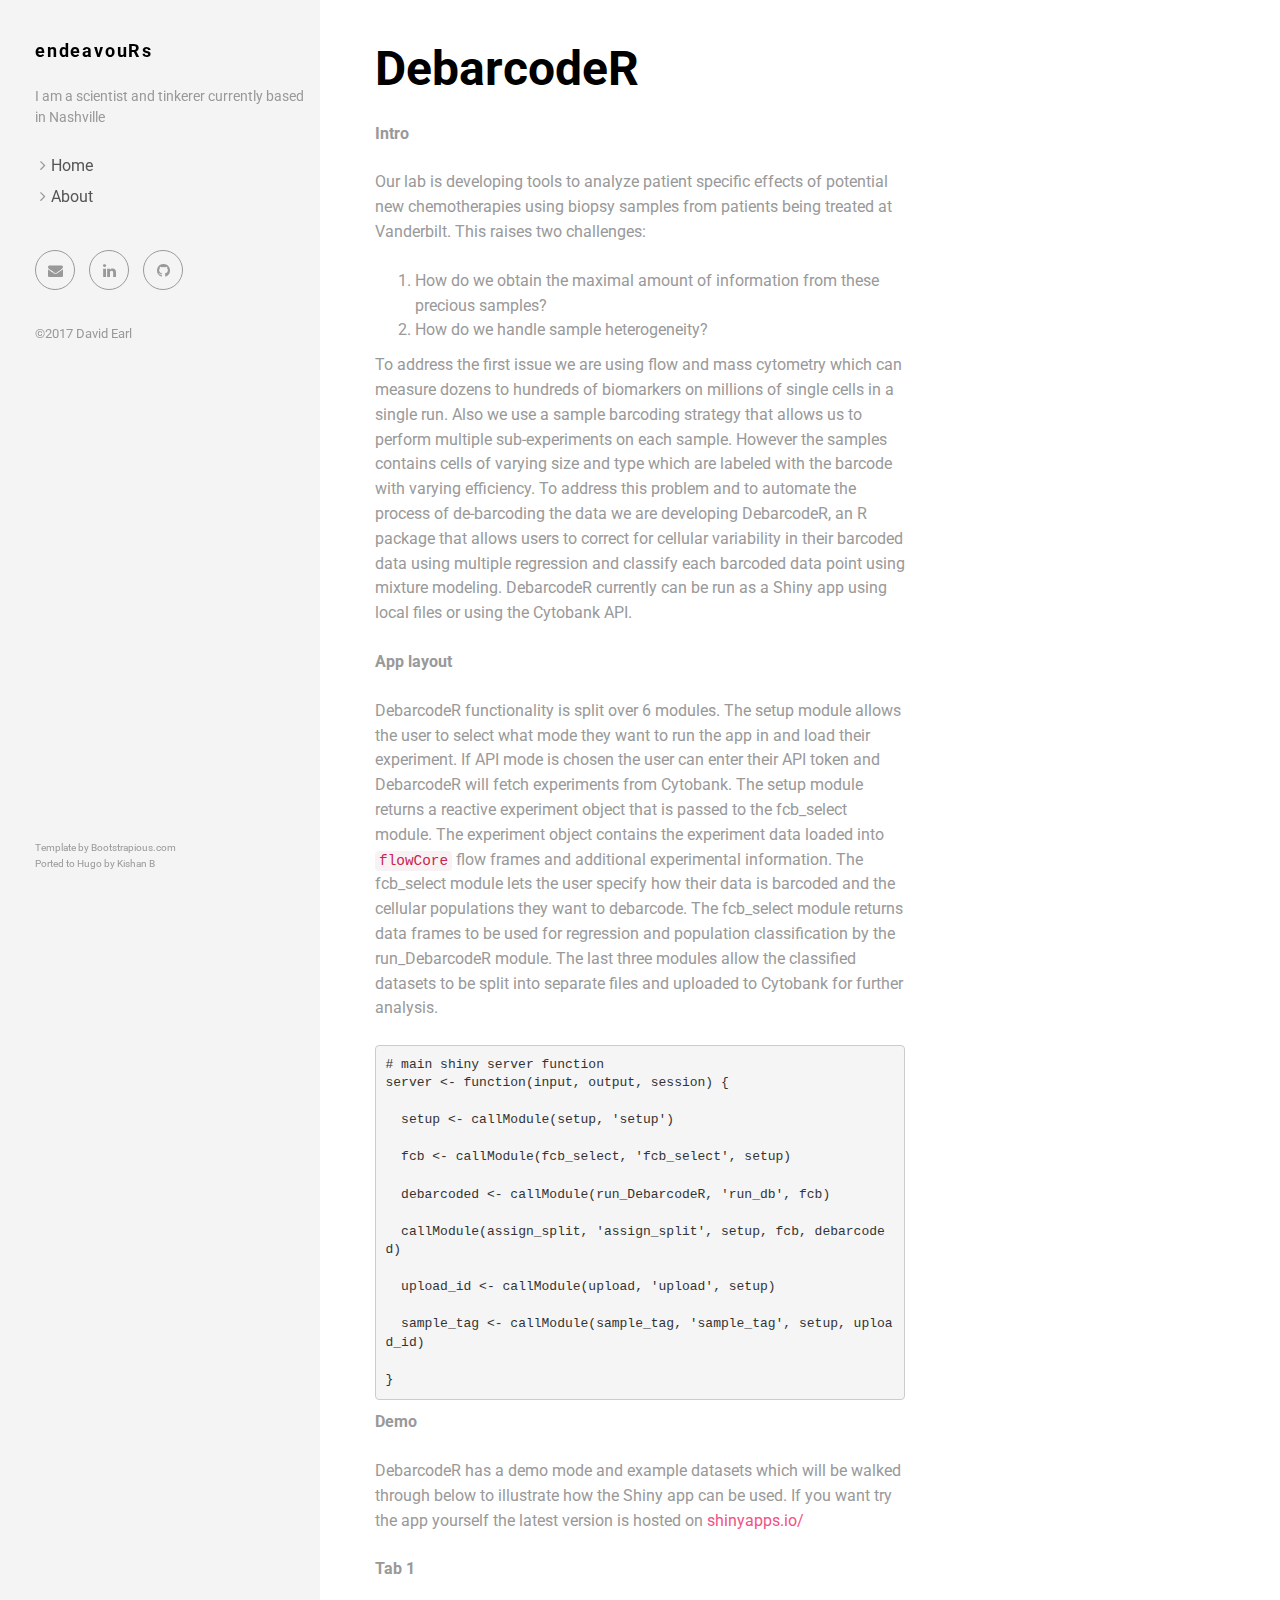
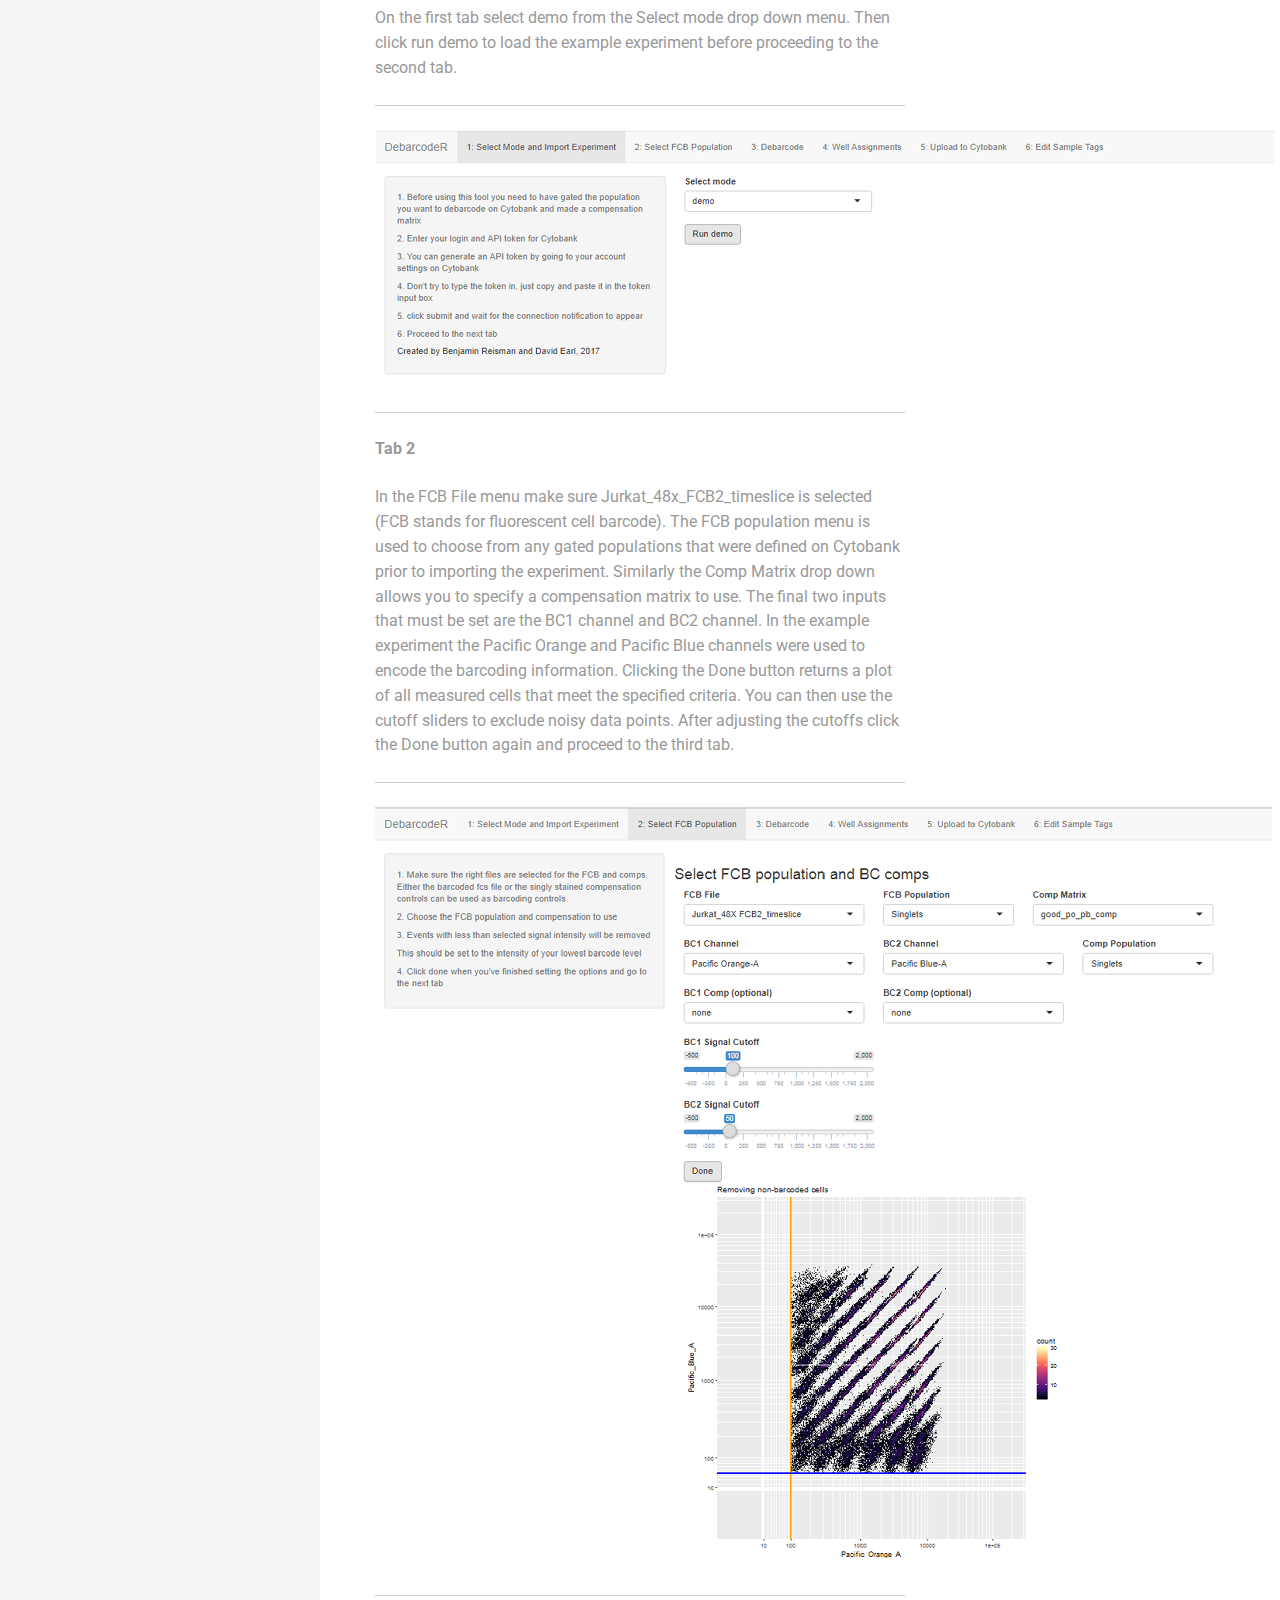
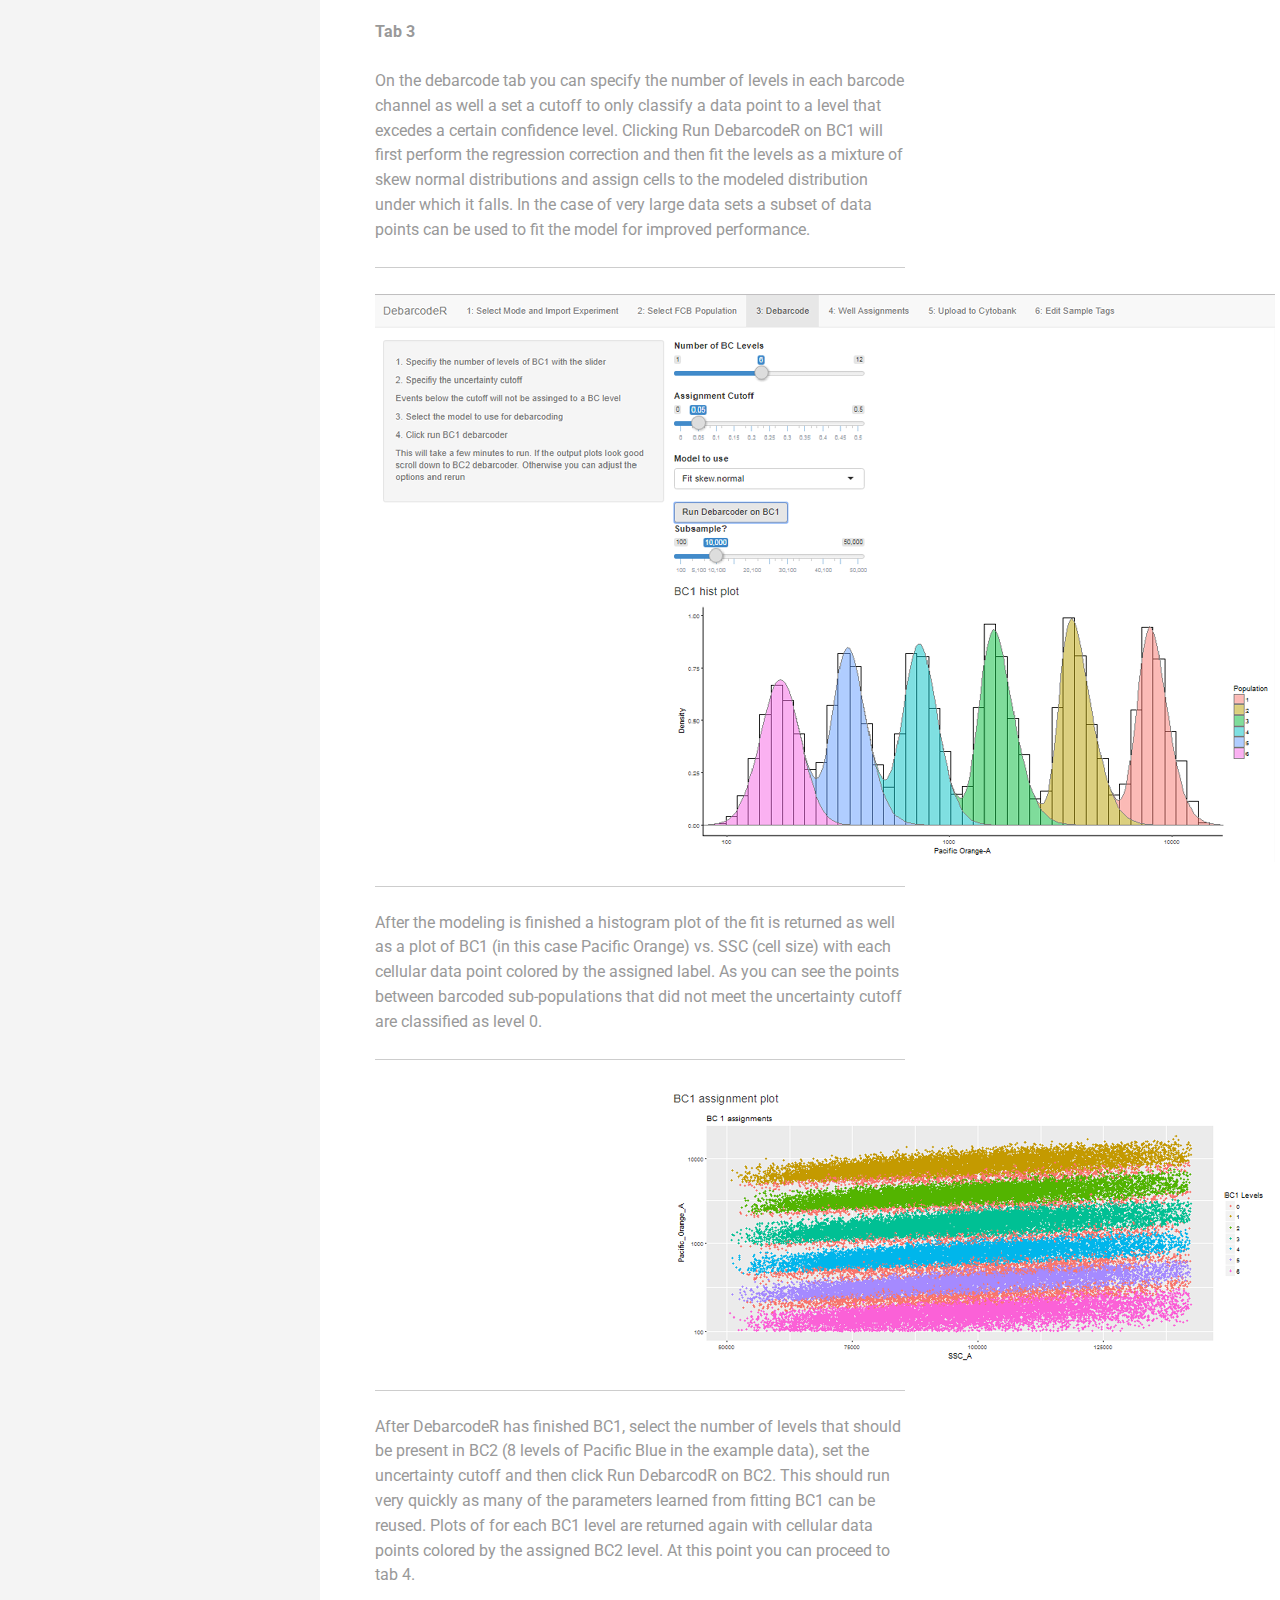
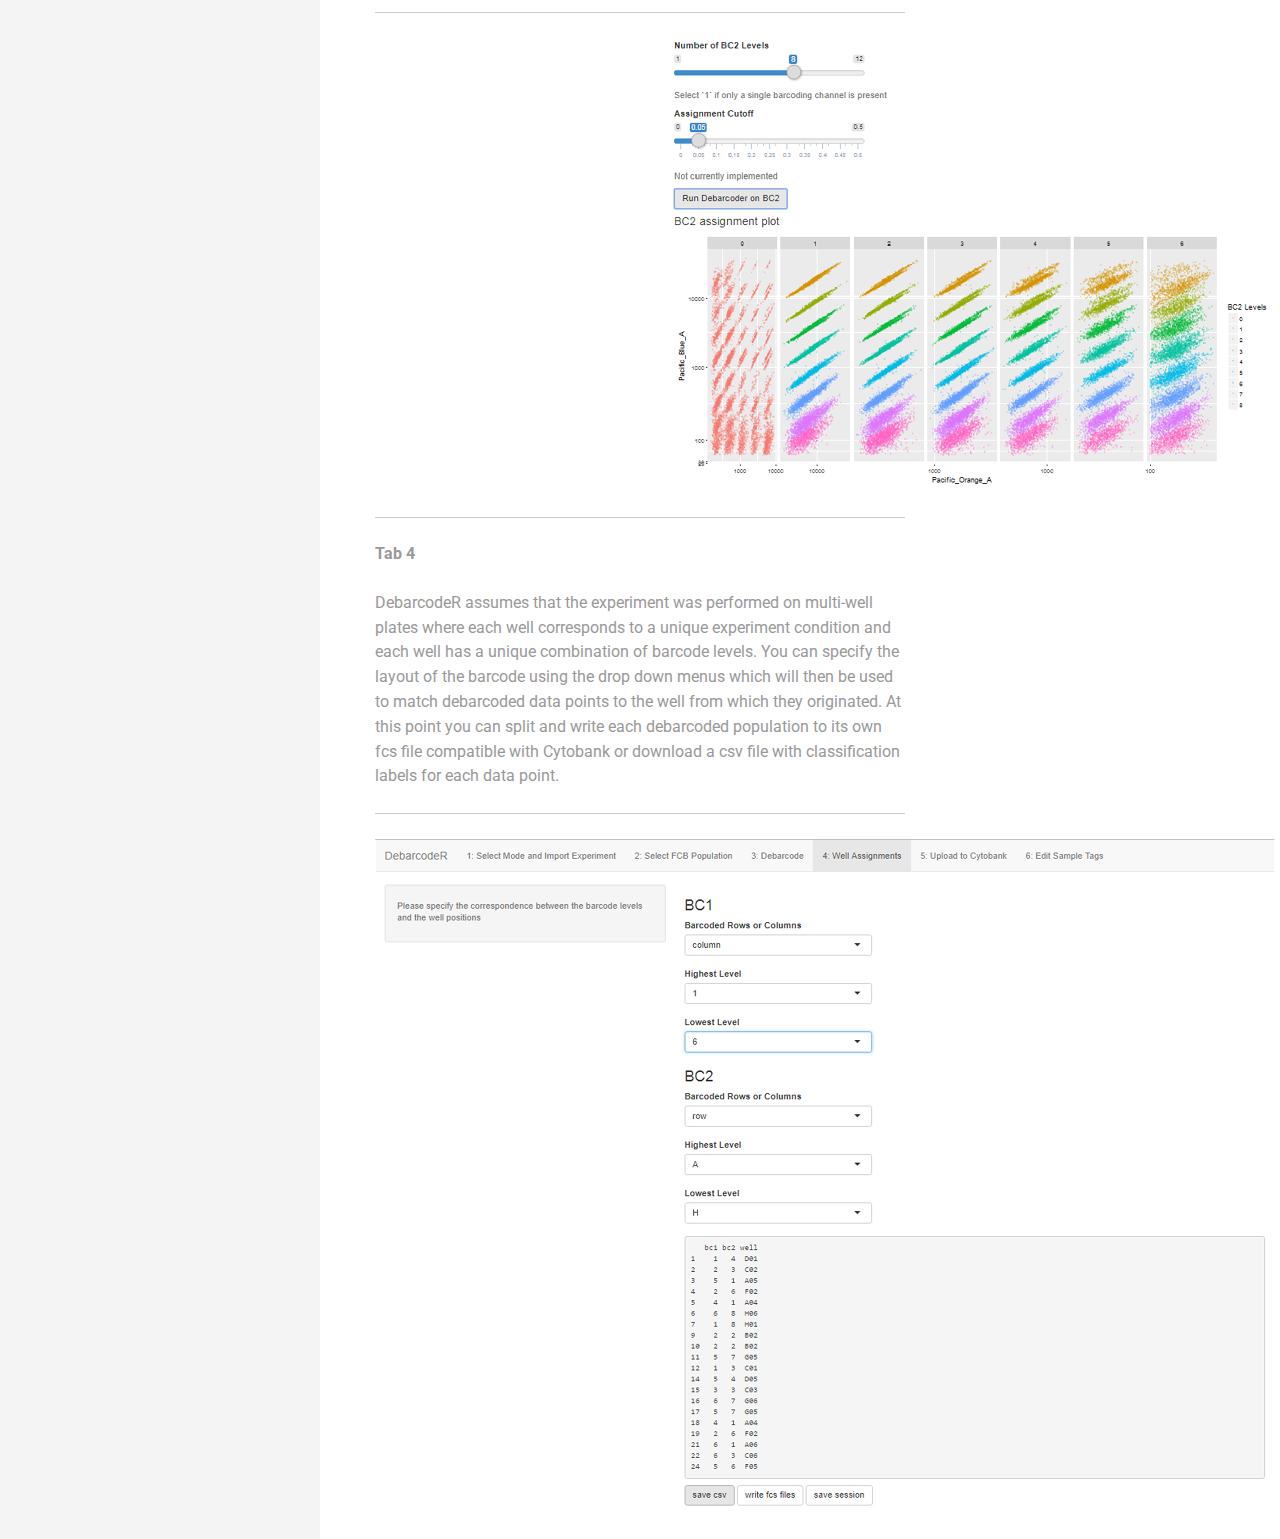
==== commit 32bcd09b: "add got network post" ====
--- a/portfolio/debarcoder/index.html
+++ b/portfolio/debarcoder/index.html
@@ -113,8 +113,9 @@
 </ol>
 <p>To address the first issue we are using flow and mass cytometry which can measure dozens to hundreds of biomarkers on millions of single cells in a single run. Also we use a sample barcoding strategy that allows us to perform multiple sub-experiments on each sample. However the samples contains cells of varying size and type which are labeled with the barcode with varying efficiency. To address this problem and to automate the process of de-barcoding the data we are developing DebarcodeR, an R package that allows users to correct for cellular variability in their barcoded data using multiple regression and classify each barcoded data point using mixture modeling. DebarcodeR currently can be run as a Shiny app using local files or using the Cytobank API.</p>
 <p><strong>App layout</strong></p>
-<p>DebarcodeR functionality is split over 6 modules. The setup module allows the user to select what mode they want to run the app in and load their experiment. If API mode is chosen the user can enter their API token and DebarcodeR will fetch experiments from Cytobank. The setup module returns a reactive experiment object that is passed to the fcb_select module. The experiment object contains the experiment data loaded into <code>flowCore</code> flow frames and additional experimental information. The fcb_select module lets the user specify how their data is barcoded and the cellular populations they want to debarcode. The fcb_select module returns data frames to be used for regression and population classification by the DebarcodeR module. The last three modules allow the classified datasets to be split into separate files and uploaded to Cytobank for further analysis.</p>
-<pre class="r"><code>server &lt;- function(input, output, session) {
+<p>DebarcodeR functionality is split over 6 modules. The setup module allows the user to select what mode they want to run the app in and load their experiment. If API mode is chosen the user can enter their API token and DebarcodeR will fetch experiments from Cytobank. The setup module returns a reactive experiment object that is passed to the fcb_select module. The experiment object contains the experiment data loaded into <code>flowCore</code> flow frames and additional experimental information. The fcb_select module lets the user specify how their data is barcoded and the cellular populations they want to debarcode. The fcb_select module returns data frames to be used for regression and population classification by the run_DebarcodeR module. The last three modules allow the classified datasets to be split into separate files and uploaded to Cytobank for further analysis.</p>
+<pre class="r"><code># main shiny server function
+server &lt;- function(input, output, session) {
 
   setup &lt;- callModule(setup, &#39;setup&#39;)
 
@@ -140,7 +141,7 @@
 </div>
 <hr />
 <p><strong>Tab 2</strong></p>
-<p>In the FCB File menu make sure Jurkat_48x_FCB2_timeslice is selected (FCB stands for fluorescent cell barcode). The FCB population menu is used to choose from any gated populations that were defined on Cytobank prior to importing the experiment. Similarly the Comp Matrix drop down allows you to specify a specific compensation matrix to use. The final two inputs that must be set are the BC1 channel and BC2 channel. In the example experiment the Pacific Orange and Pacific Blue channels were used to encode the barcoding information. Clicking the Done button returns a plot of all measured cells that meet the specified criteria. You can then use the cutoff sliders to exclude noisy data points. After adjusting the cutoffs click the Done button again and proceed to the third tab.</p>
+<p>In the FCB File menu make sure Jurkat_48x_FCB2_timeslice is selected (FCB stands for fluorescent cell barcode). The FCB population menu is used to choose from any gated populations that were defined on Cytobank prior to importing the experiment. Similarly the Comp Matrix drop down allows you to specify a compensation matrix to use. The final two inputs that must be set are the BC1 channel and BC2 channel. In the example experiment the Pacific Orange and Pacific Blue channels were used to encode the barcoding information. Clicking the Done button returns a plot of all measured cells that meet the specified criteria. You can then use the cutoff sliders to exclude noisy data points. After adjusting the cutoffs click the Done button again and proceed to the third tab.</p>
 <hr />
 <div class="figure">
 <img src="/img/portfolio/debarcode_1.png" />
